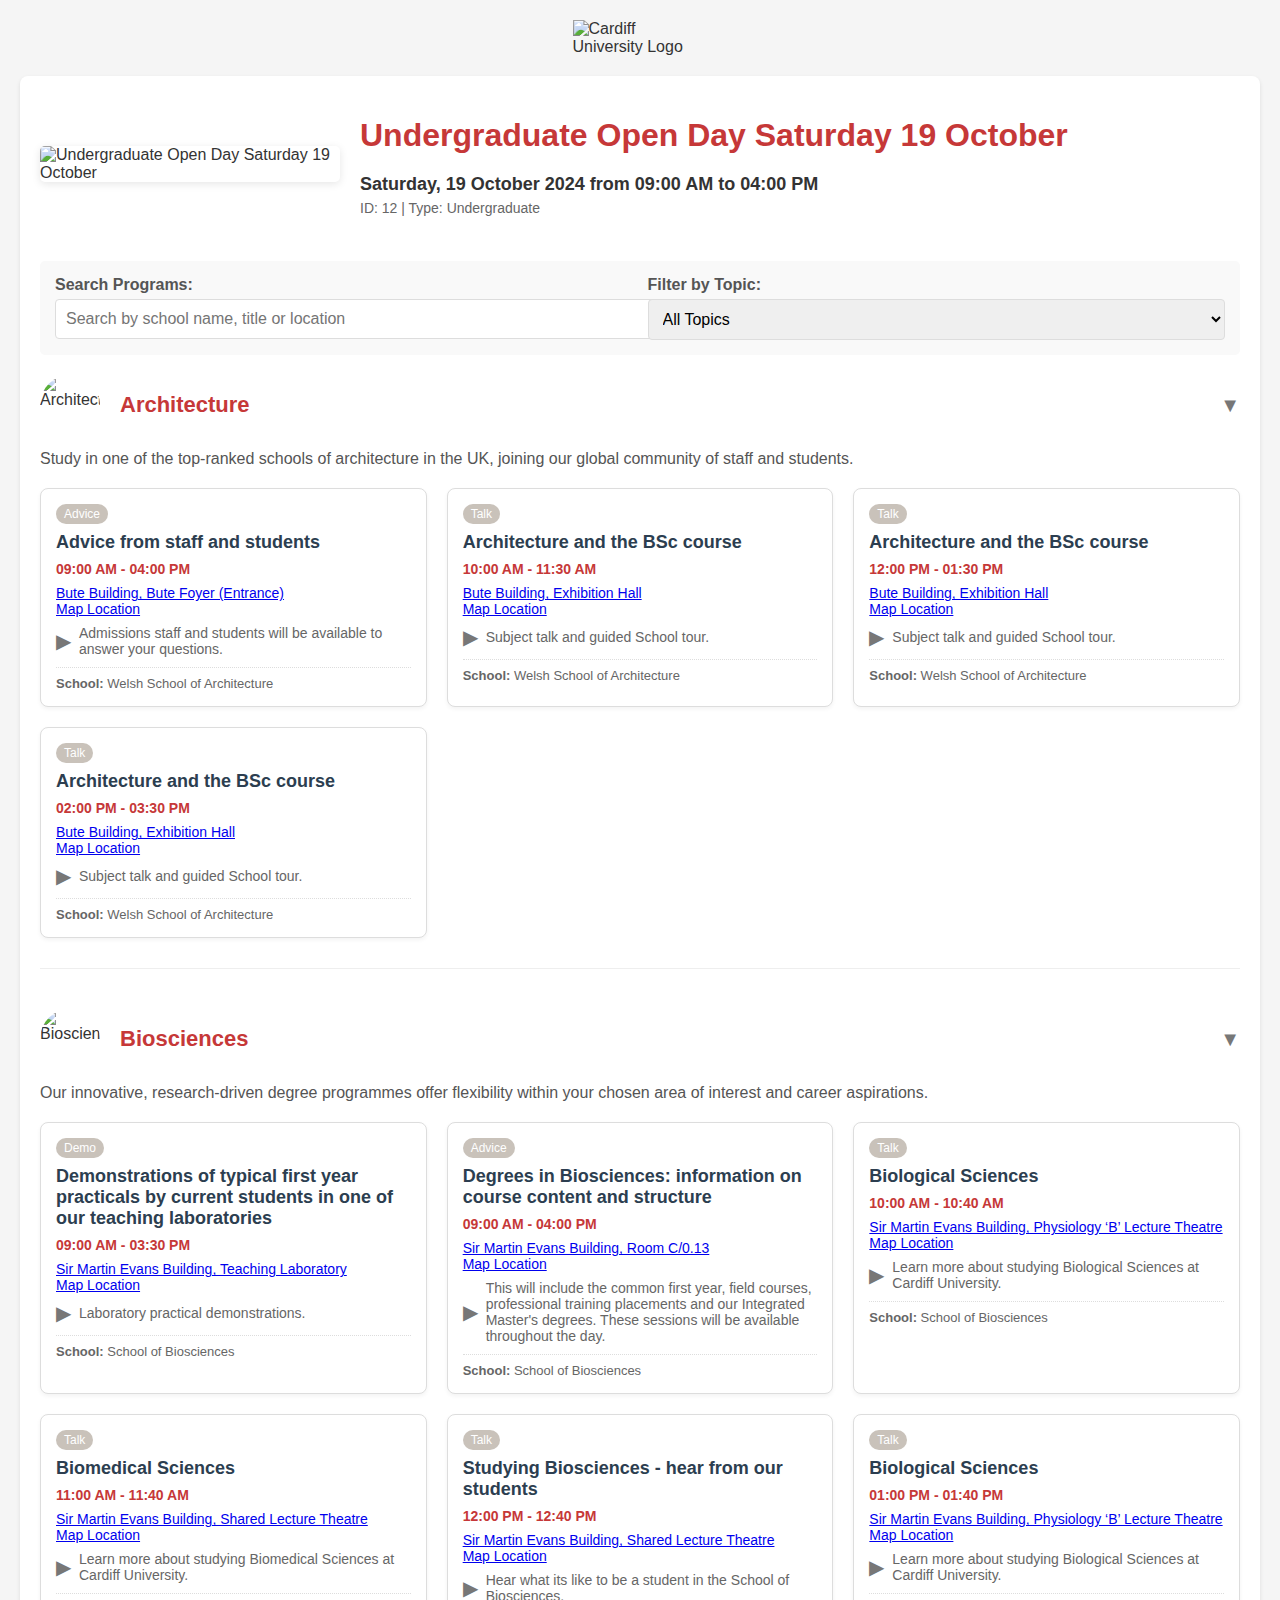
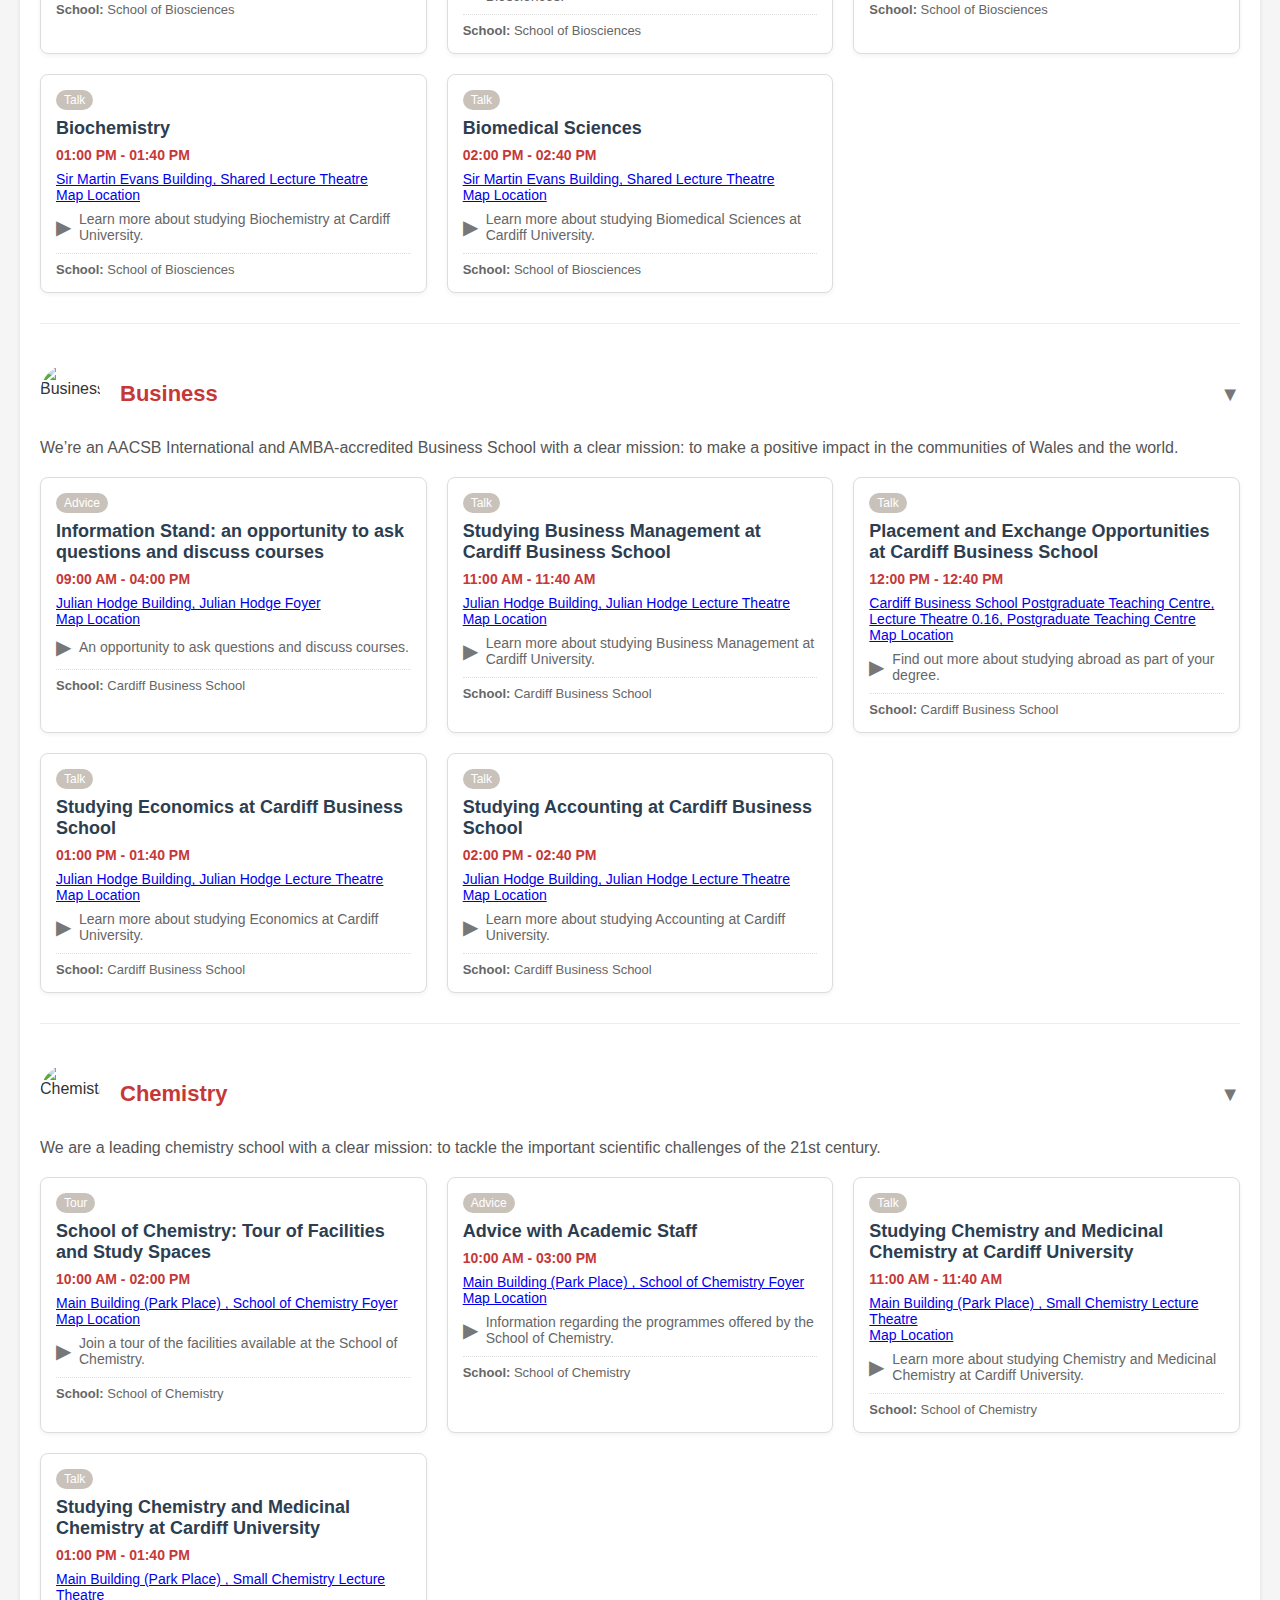
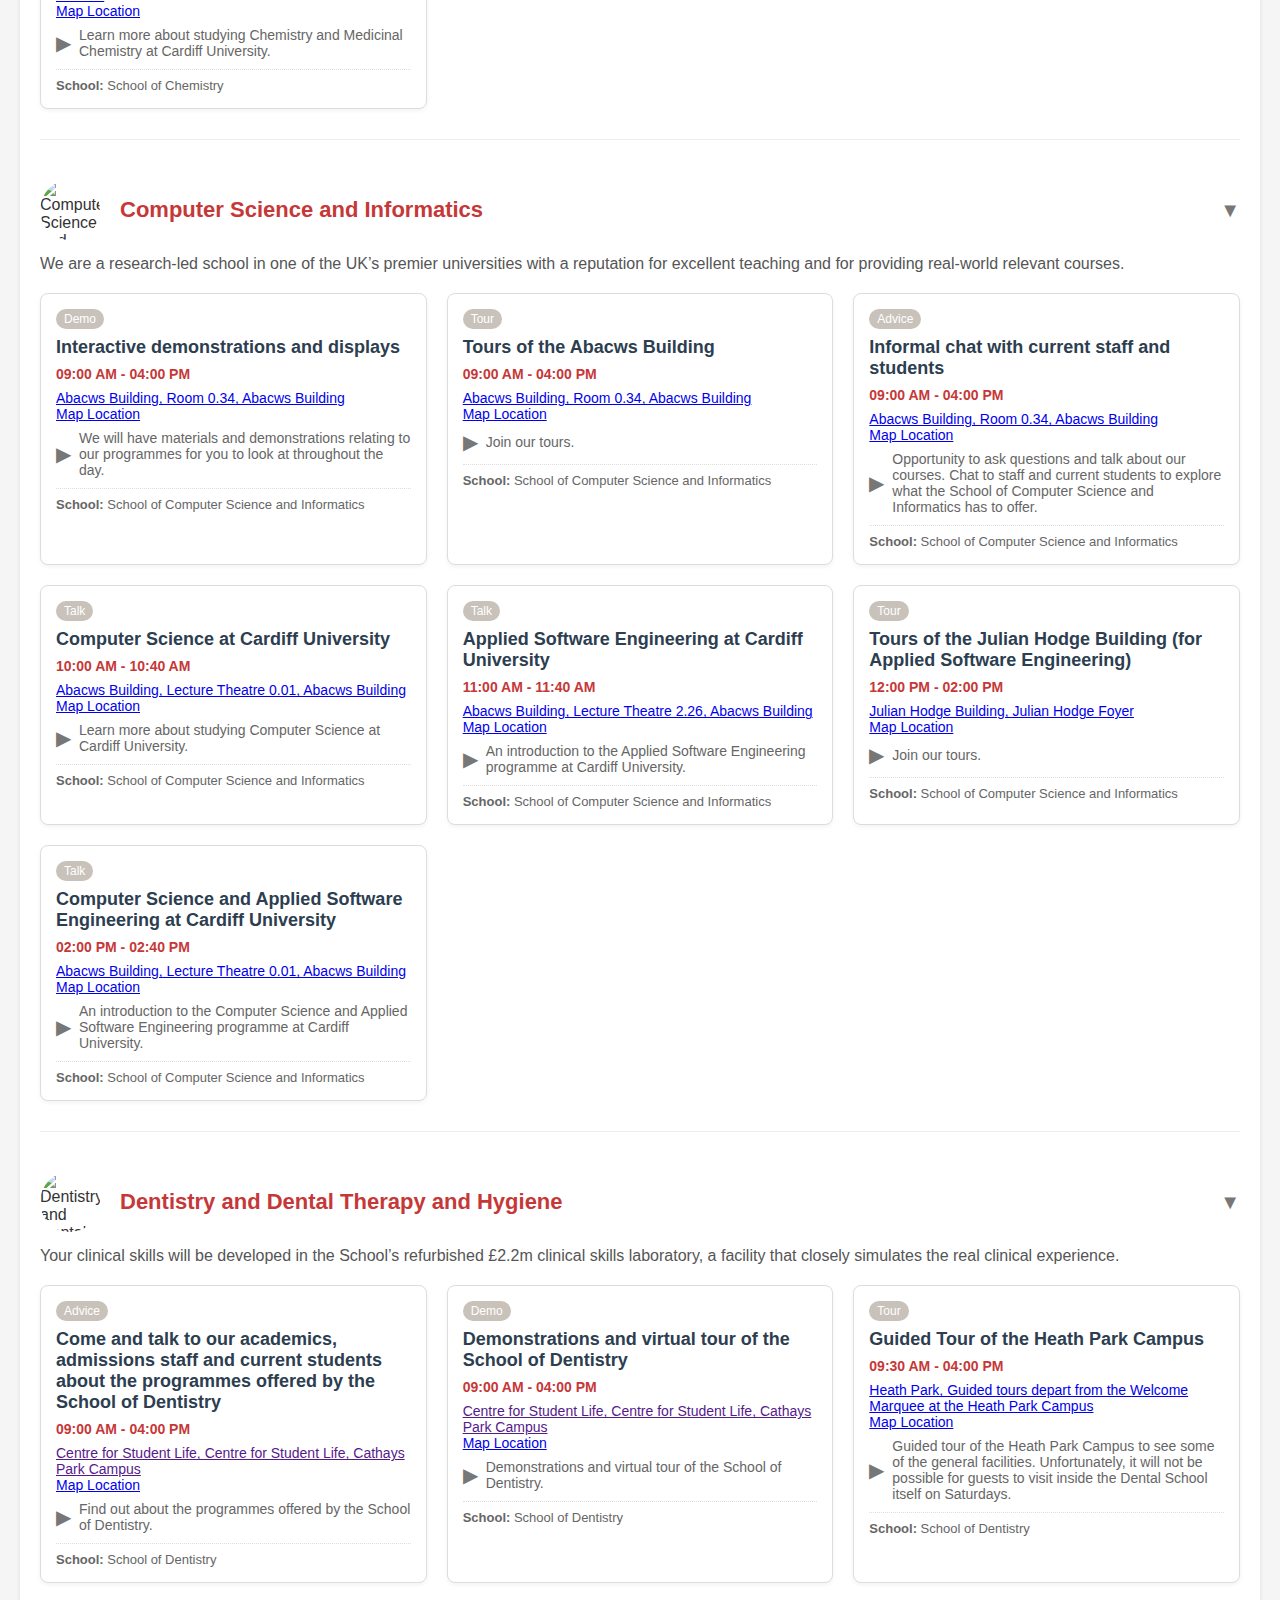
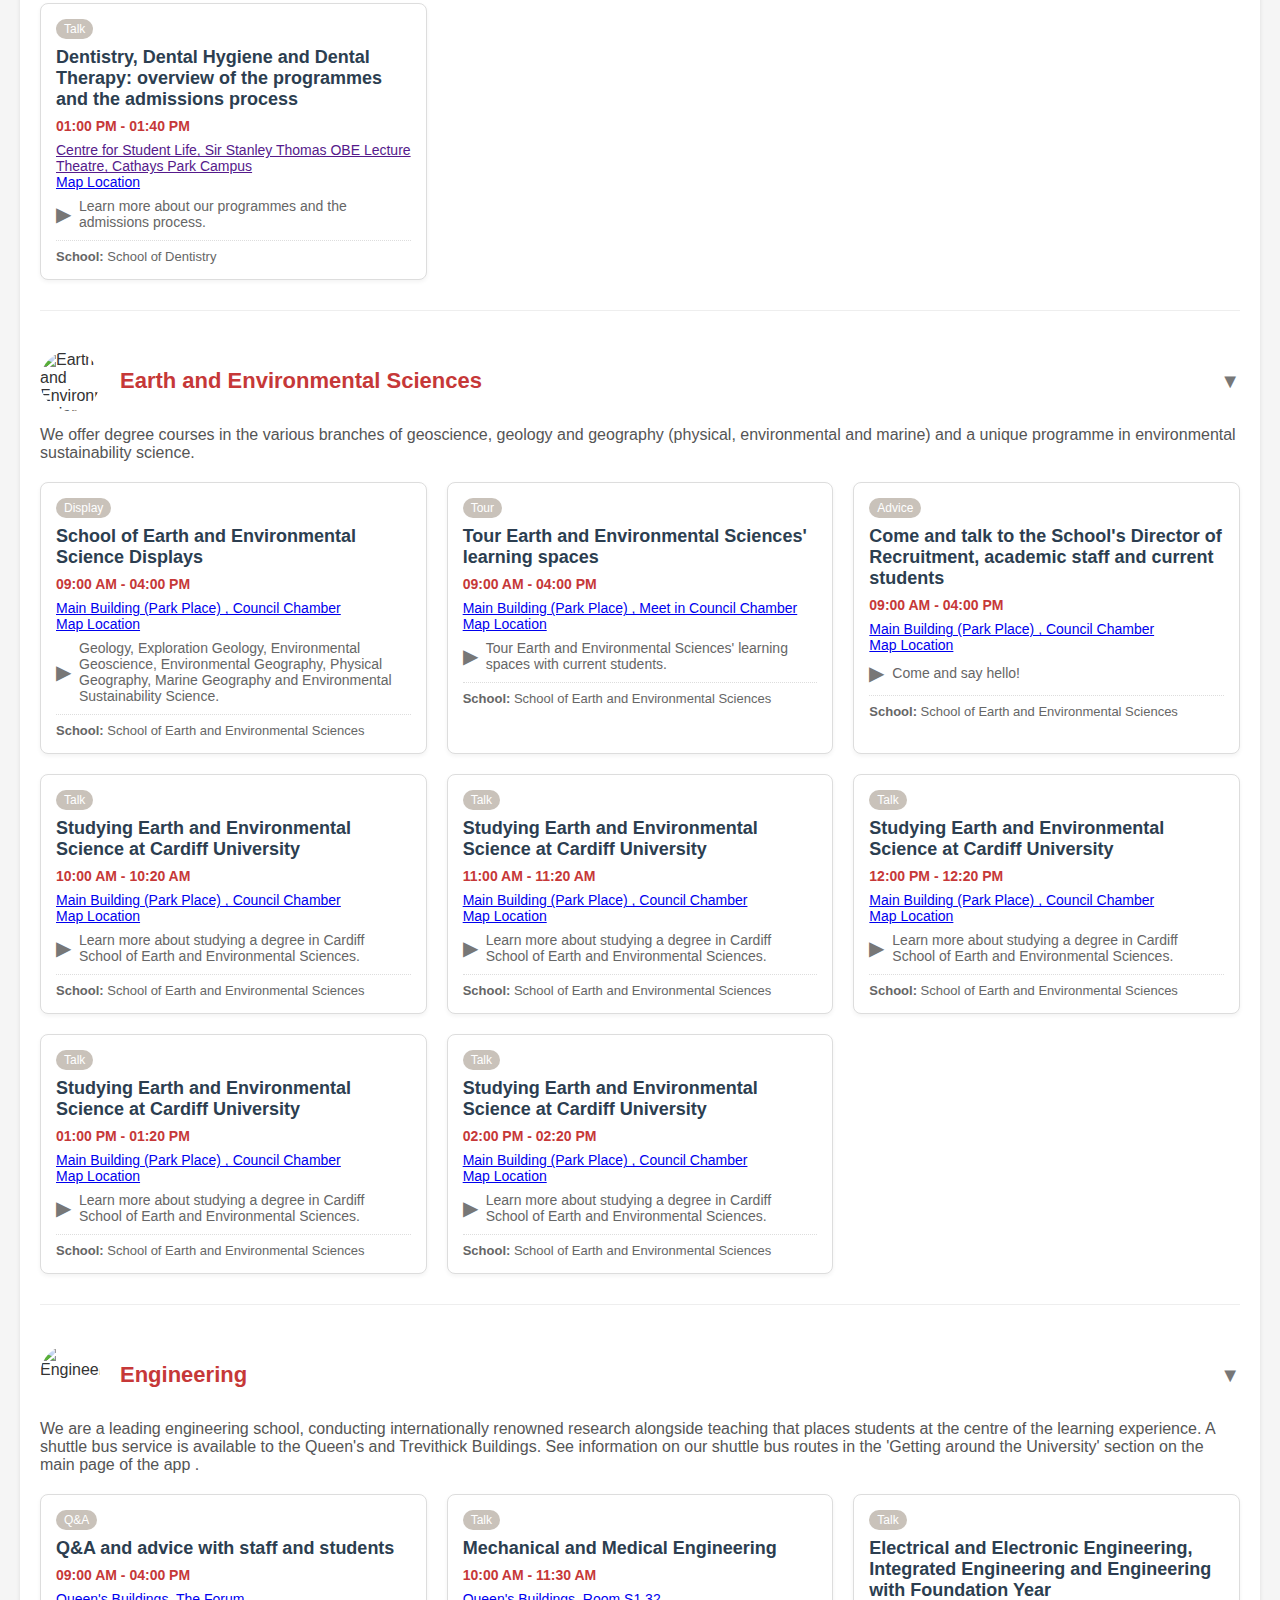
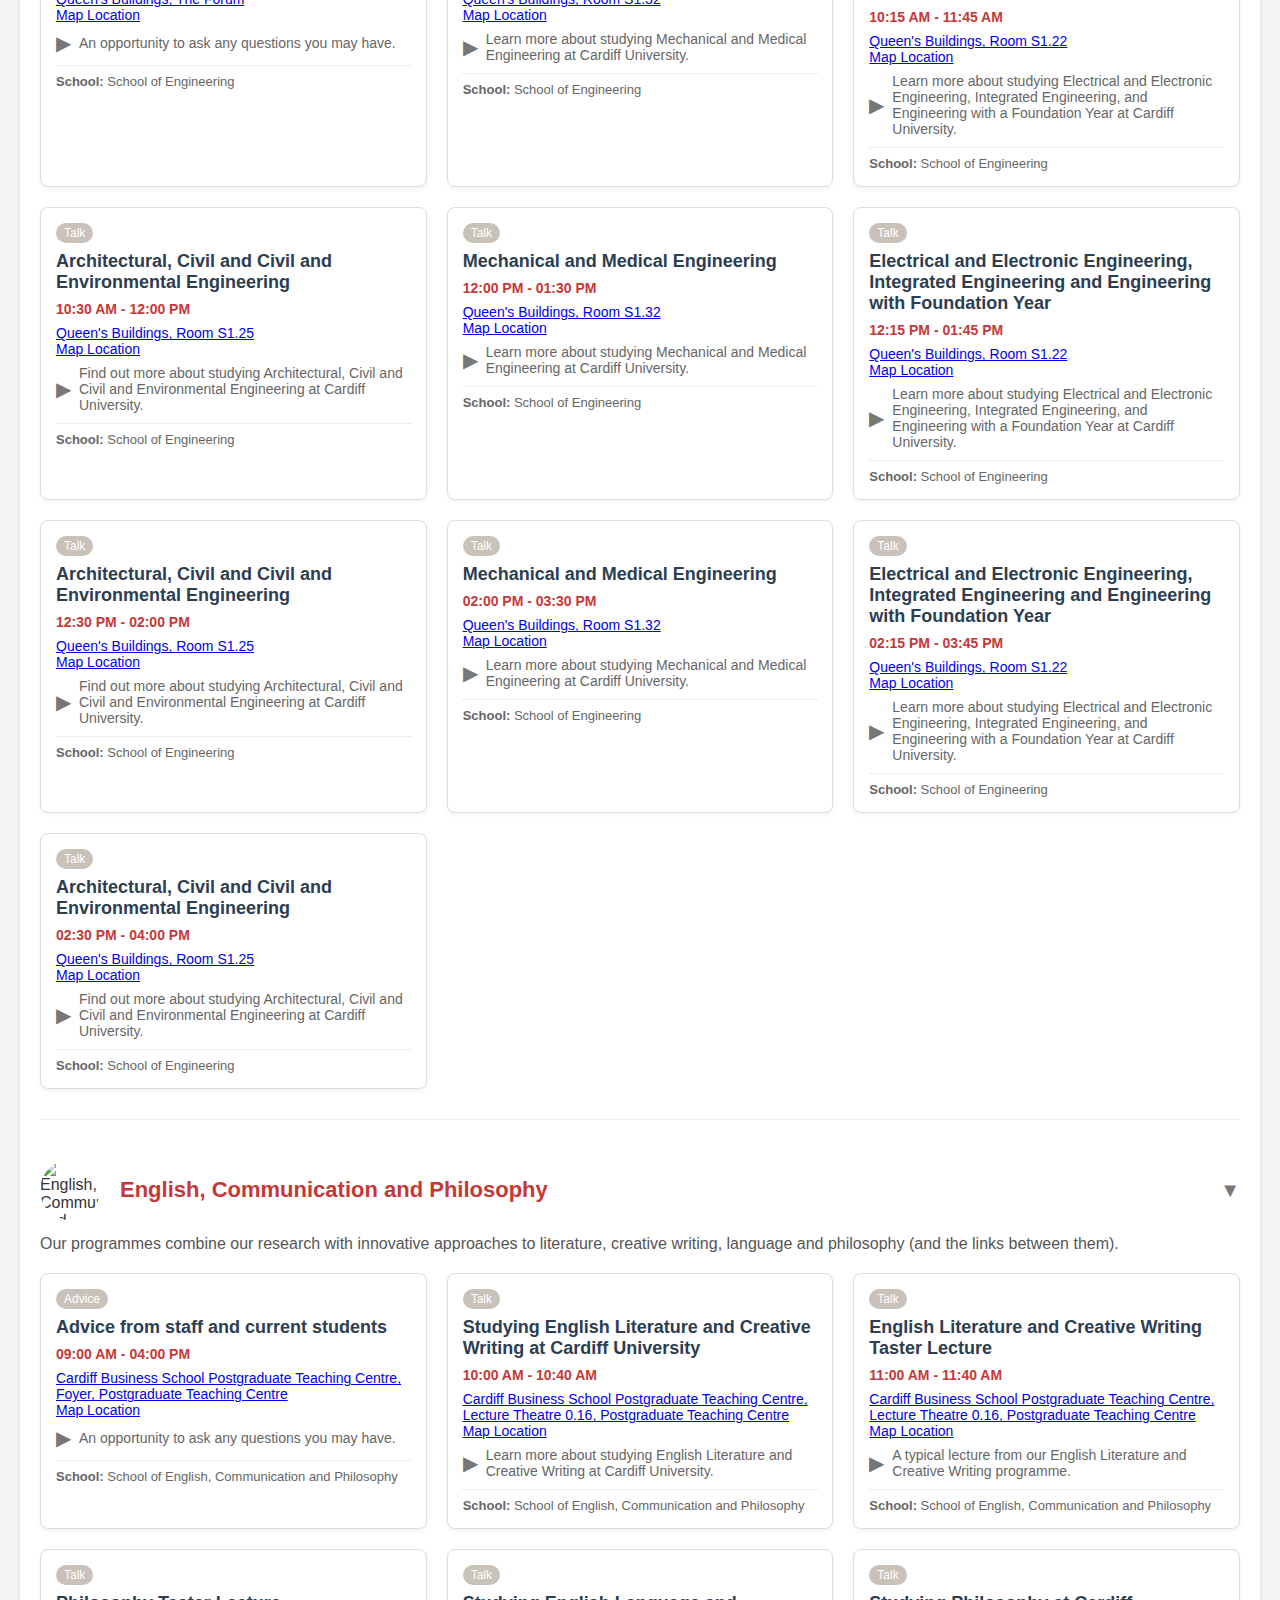
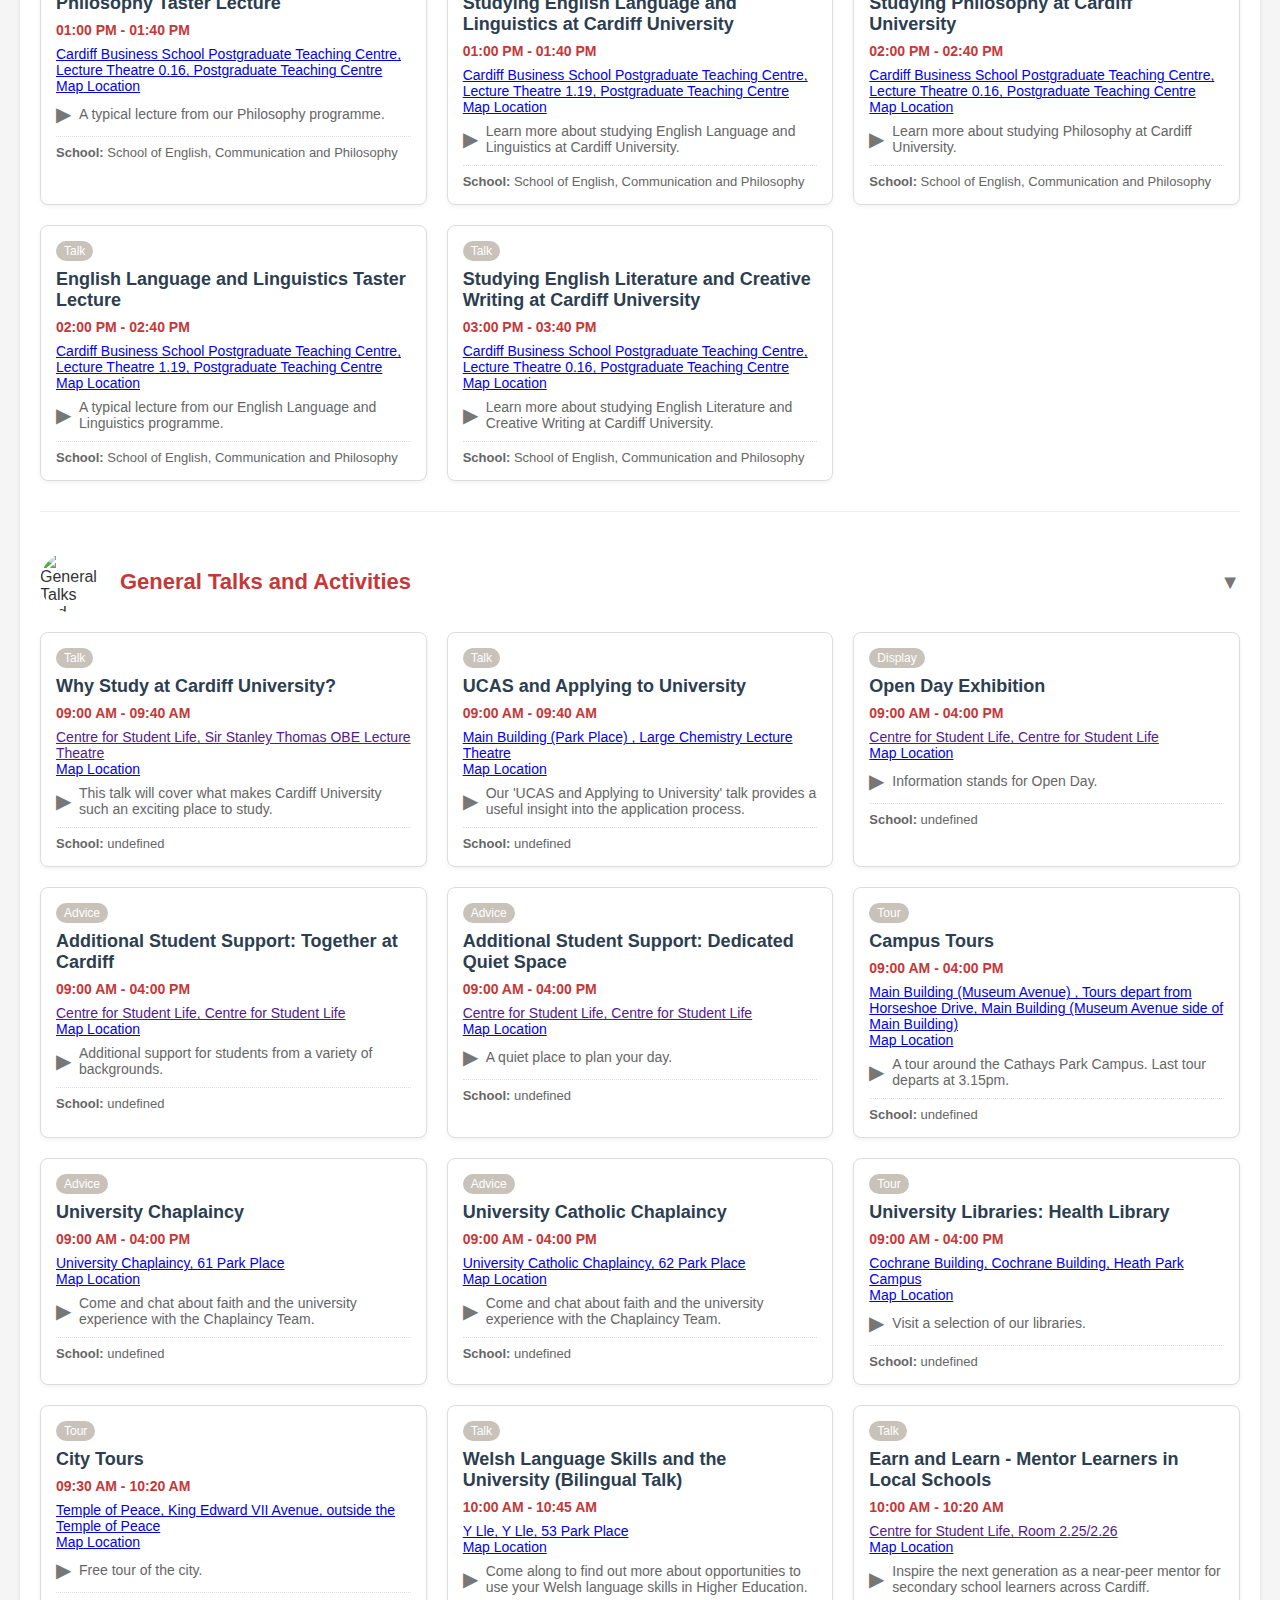
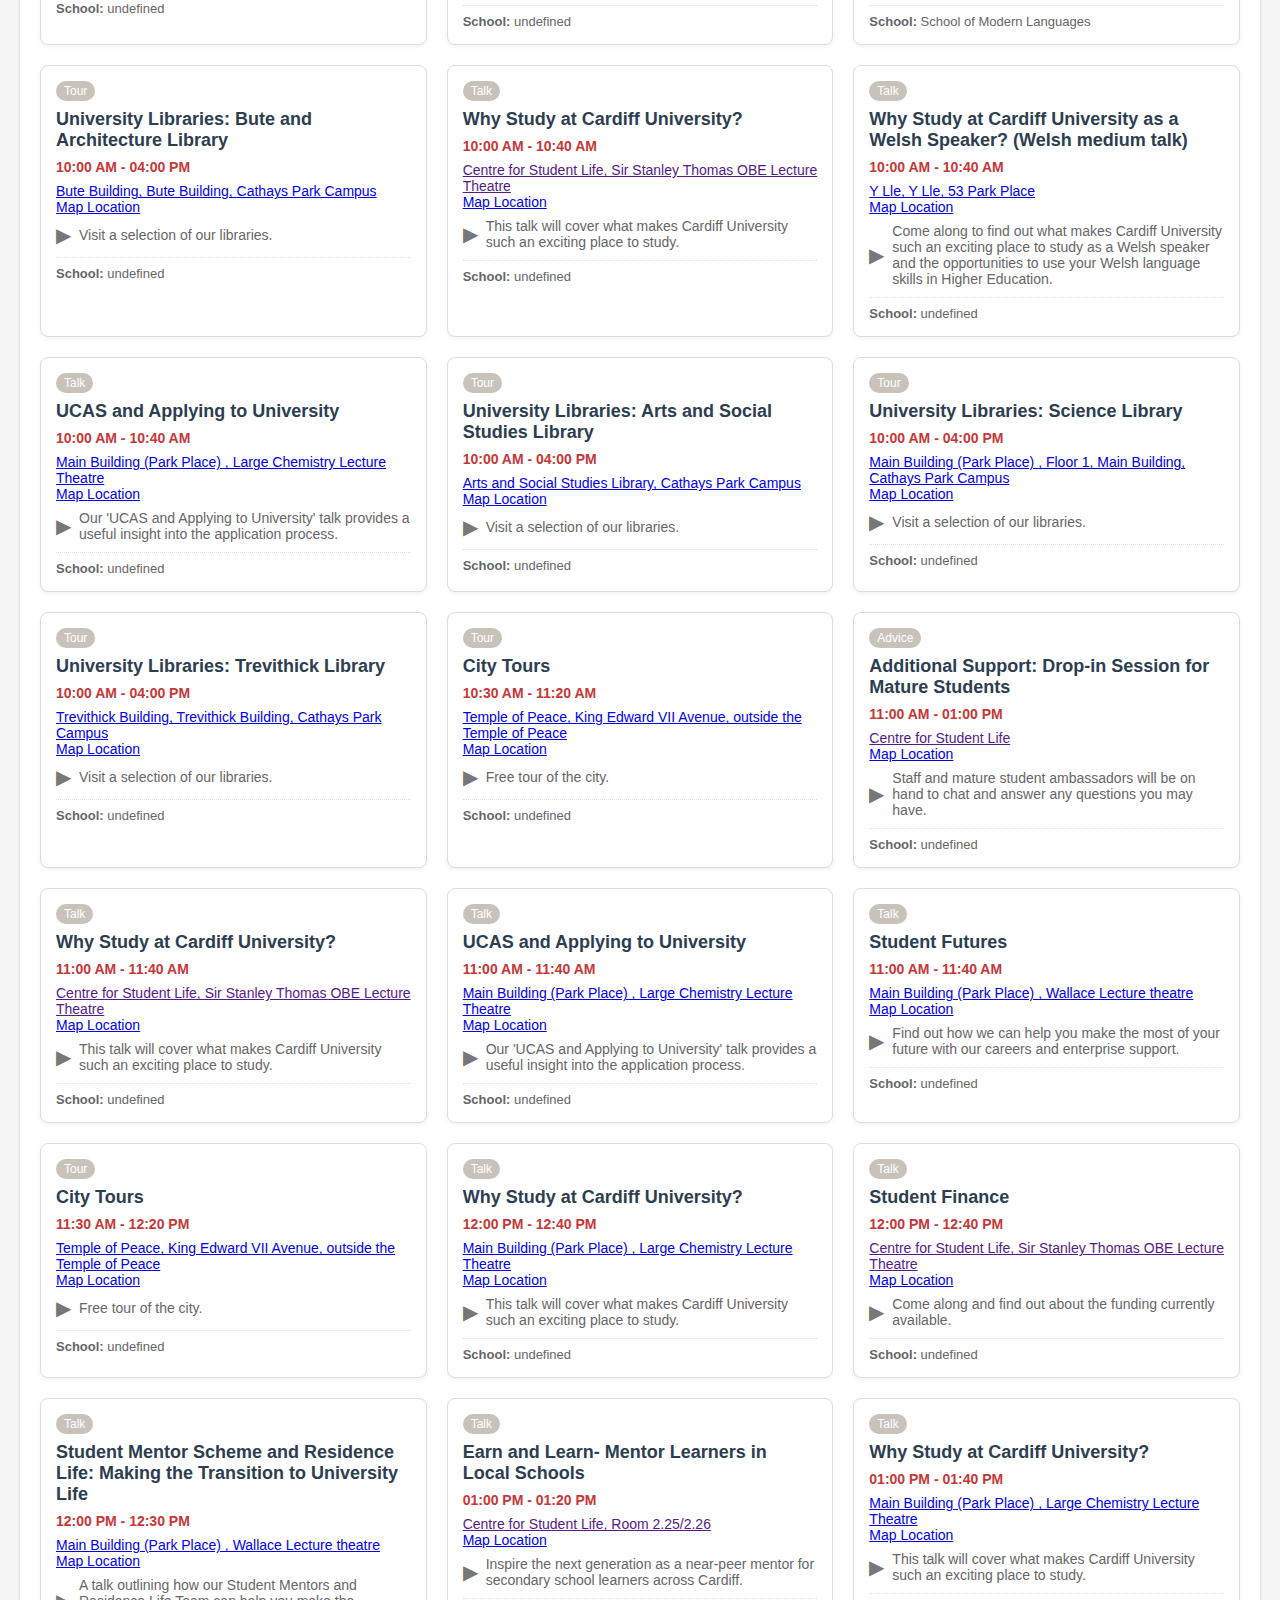
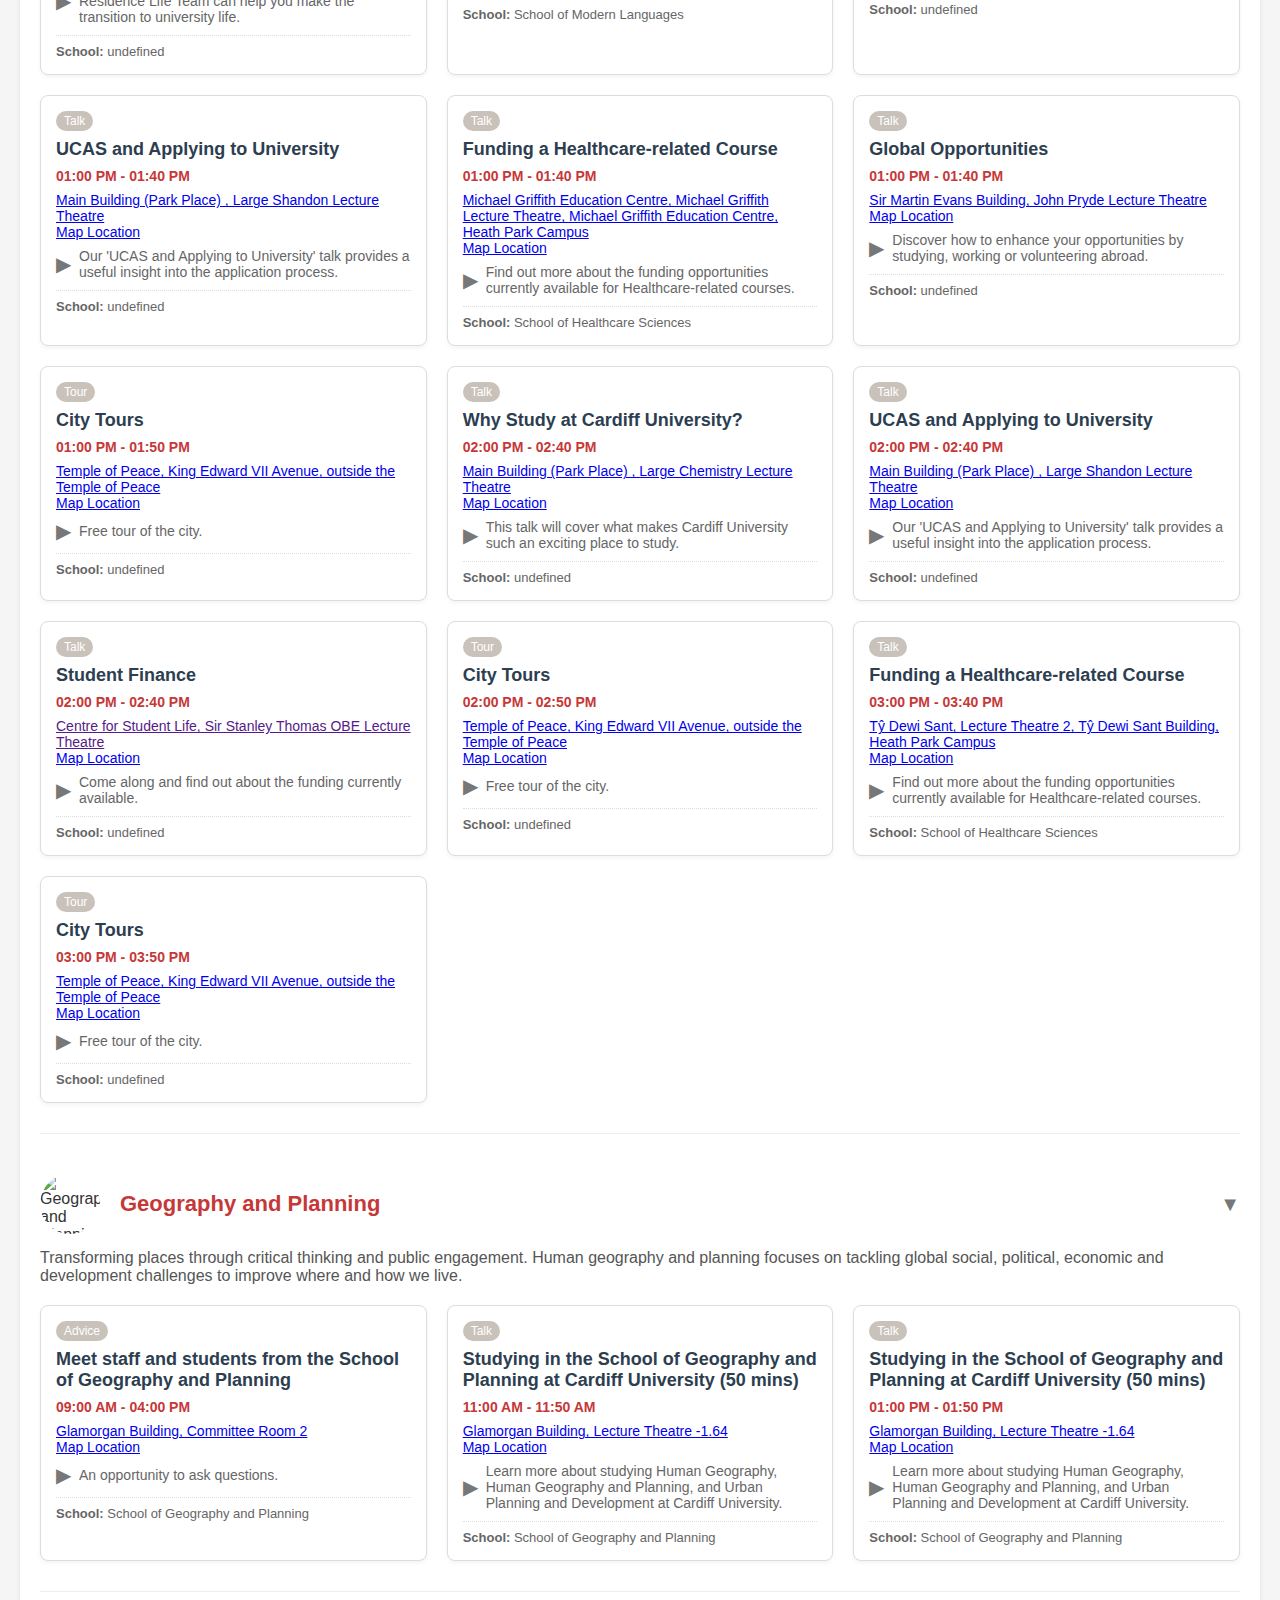
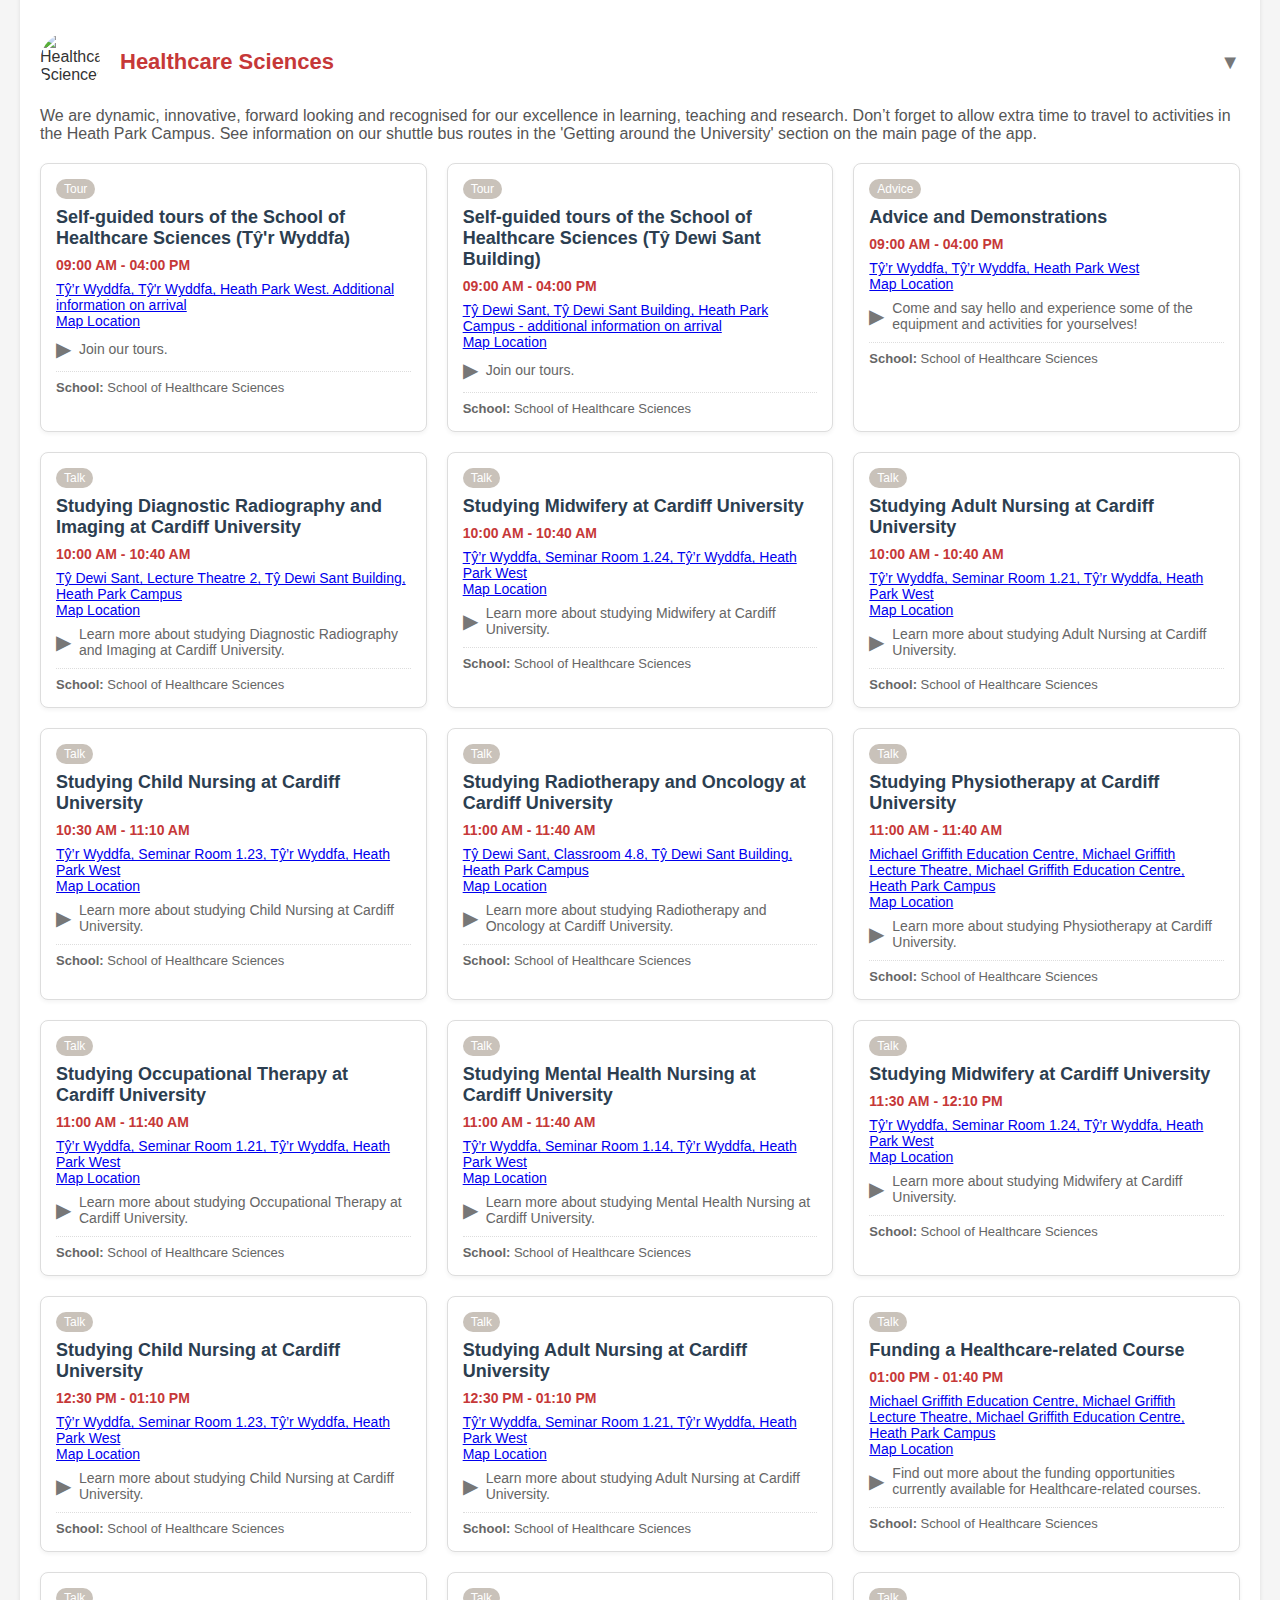
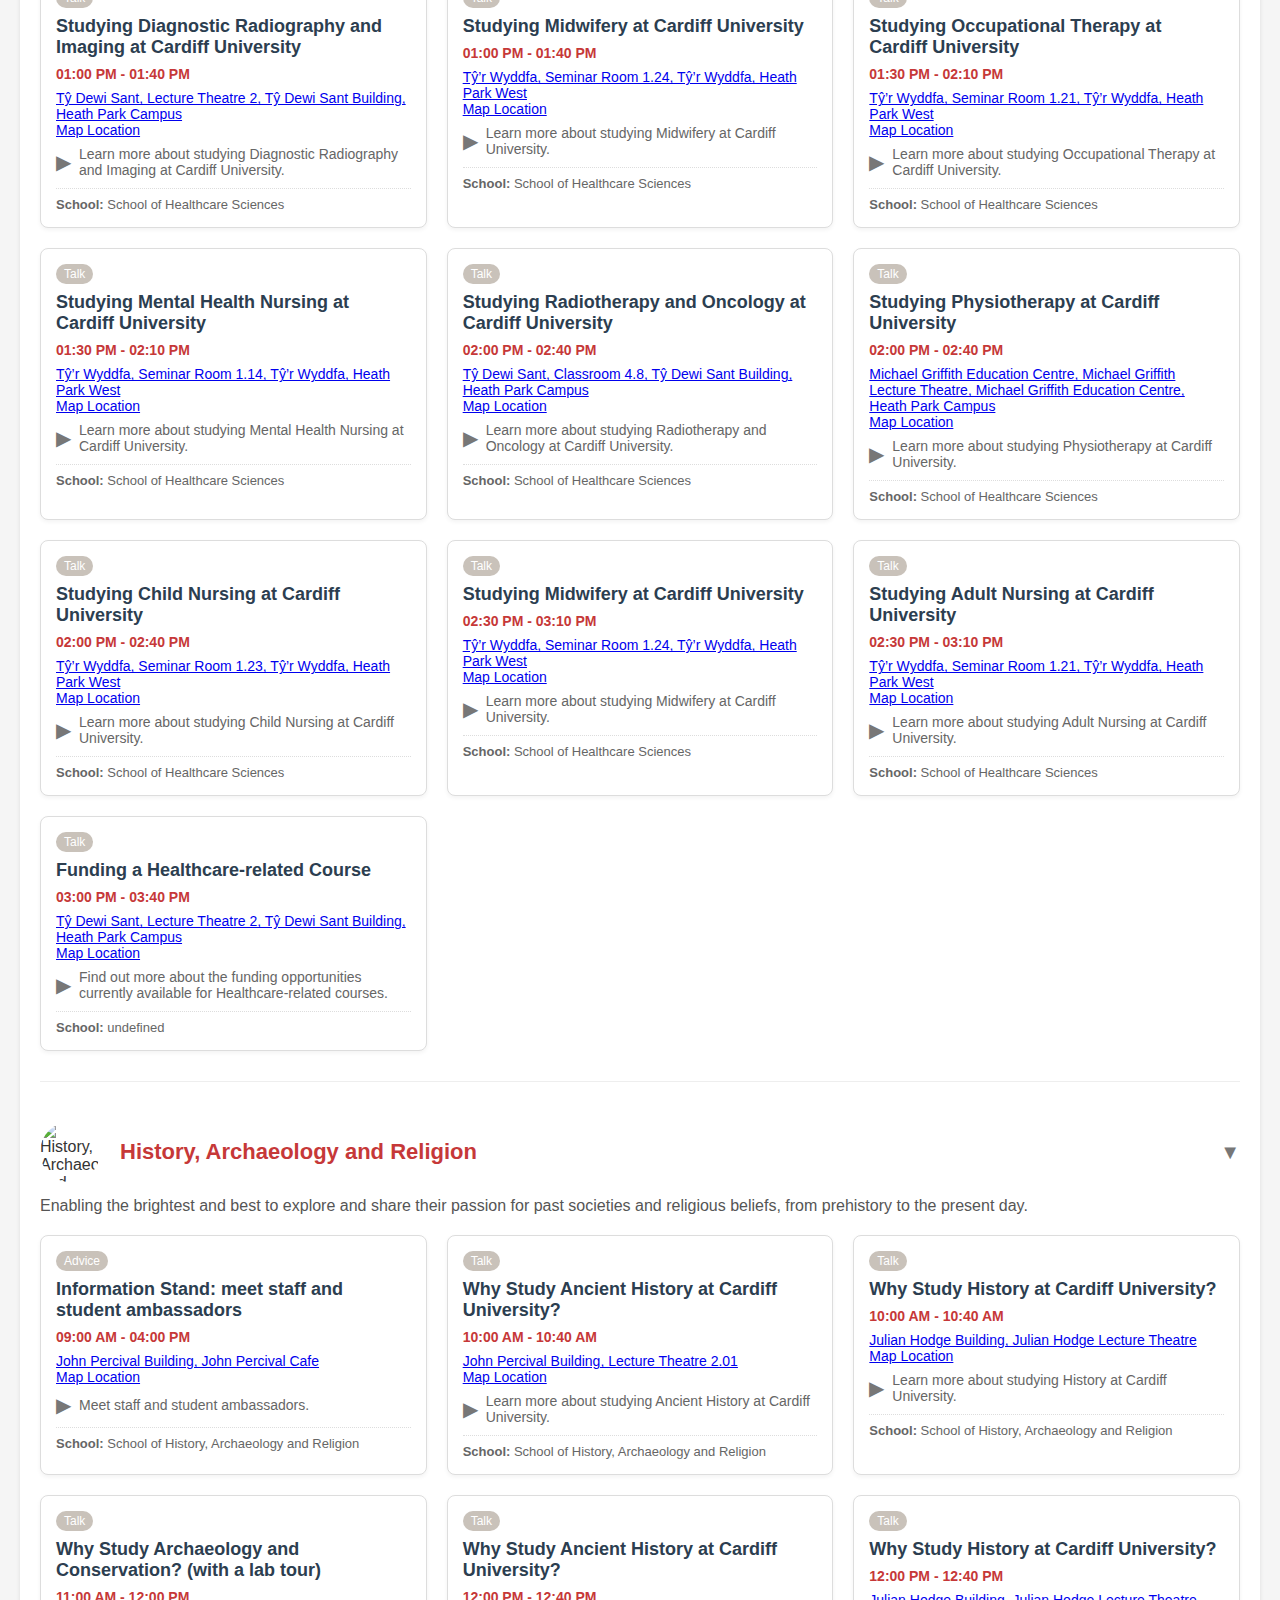
==== OpenDay.html @ b5d3b48c "Added all the files and the exercise I've done so far" ====
<!DOCTYPE html>
<html lang="en">
  <head>
    <!-- Head contains meta, styles and title -->
    <meta charset="UTF-8" />
    <meta name="viewport" content="width=device-width, initial-scale=1.0" />
    <title>Cardiff University Open Day Information</title>
    <link rel="stylesheet" href="OpenDay.css" />
  </head>
  <body>
    <!-- Body begins: branding, controls, and content -->
    <!-- Cardiff University Branding -->
    <header
      class="branding"
      style="
        display: flex;
        justify-content: center;
        align-items: center;
        margin-bottom: 20px;
      "
    >
      <img
        src="https://upload.wikimedia.org/wikipedia/commons/thumb/e/ef/Cardiff_University_%28logo%29.svg/2131px-Cardiff_University_%28logo%29.svg.png"
        alt="Cardiff University Logo"
        class="logo"
        style="max-width: 135px; height: auto"
      />
    </header>

    <!-- Optional loading animation -->
    <div id="loading" class="loading-overlay hidden">
      <div class="spinner"></div>
      <!-- Spinner shown while loading JSON + JS -->
    </div>
    <div class="container">
      <!-- Main container wraps header, controls and topics -->
      <!-- Dynamic header section populated by JS -->
      <div id="event-header" class="event-header"></div>

      <!-- Search and filter controls -->
      <div class="controls">
        <div class="search-container">
          <label for="search">Search Programs:</label>
          <input
            type="text"
            id="search"
            placeholder="Search by school name, title or location"
          />
        </div>

        <div class="filter-container">
          <label for="filter-topic">Filter by Topic:</label>
          <select id="filter-topic">
            <option value="all">All Topics</option>
            <!-- Topics will be populated here dynamically -->
          </select>
        </div>
      </div>

      <!-- All topic and program data displayed here -->
      <div id="topics-container" class="topics-container"></div>
    </div>

    <!-- Load JSON and JS after page content -->
    <script>
      // Show loading animation until data is processed
      document.getElementById("loading").classList.remove("hidden");
      window.addEventListener("load", () => {
        setTimeout(
          () => document.getElementById("loading").classList.add("hidden"),
          800
        );
      });
    </script>
    <script src="OpenDay-Data.js"></script>
    <script src="OpenDay-Loading.js"></script>
  </body>
</html>
---- OpenDay.css ----
body {
  font-family: "Segoe UI", Tahoma, Geneva, Verdana, sans-serif;
  margin: 0;
  padding: 20px;
  background-color: #f5f5f5;
  color: #333;
}
.container {
  max-width: 1200px;
  margin: 0 auto;
  background-color: white;
  padding: 20px;
  border-radius: 8px;
  box-shadow: 0 2px 4px rgba(0, 0, 0, 0.1);
}
h1,
h2 {
  color: #c63838; /* Cardiff University red */
  margin-bottom: 20px;
}
.event-header {
  display: flex;
  align-items: center;
  gap: 20px;
  margin-bottom: 30px;
}
.event-header img {
  max-width: 300px;
  border-radius: 5px;
  box-shadow: 0 2px 8px rgba(0, 0, 0, 0.1);
}
.event-header-info {
  flex: 1;
}
.event-meta {
  color: #666;
  font-size: 14px;
  margin-bottom: 15px;
}
.event-date {
  font-weight: bold;
  font-size: 18px;
  color: #333;
  margin-bottom: 5px;
}
.controls {
  display: flex;
  flex-wrap: wrap;
  gap: 15px;
  margin-bottom: 20px;
  padding: 15px;
  background-color: #f9f9f9;
  border-radius: 5px;
}
.search-container,
.filter-container,
.sort-container {
  flex: 1;
  min-width: 200px;
}
input,
select {
  width: 100%;
  padding: 10px;
  border: 1px solid #ddd;
  border-radius: 4px;
  font-size: 16px;
}
label {
  display: block;
  margin-bottom: 5px;
  font-weight: bold;
  color: #555;
}
.topics-container {
  margin-bottom: 30px;
}
.topic {
  margin-bottom: 40px;
  border-bottom: 1px solid #eee;
  padding-bottom: 30px;
}
.topic-header {
  display: flex;
  align-items: center;
  gap: 20px;
  margin-bottom: 15px;
  cursor: pointer;
}
.topic-header img {
  width: 60px;
  height: 60px;
  border-radius: 50%;
  object-fit: cover;
}
.topic-title {
  font-size: 22px;
  font-weight: bold;
  color: #c63838;
}
.topic-description {
  margin-bottom: 20px;
  color: #555;
  font-size: 16px;
}
.programs-container {
  display: grid;
  grid-template-columns: repeat(auto-fill, minmax(300px, 1fr));
  gap: 20px;
}
.program-card {
  border: 1px solid #ddd;
  border-radius: 8px;
  padding: 15px;
  background-color: white;
  box-shadow: 0 2px 4px rgba(0, 0, 0, 0.05);
  transition: transform 0.2s, box-shadow 0.2s;
}
.program-card:hover {
  transform: translateY(-3px);
  box-shadow: 0 4px 8px rgba(0, 0, 0, 0.1);
}
.program-type {
  display: inline-block;
  padding: 3px 8px;
  font-size: 12px;
  border-radius: 12px;
  margin-bottom: 8px;
}
.program-title {
  font-size: 18px;
  font-weight: bold;
  margin-bottom: 8px;
  color: #2c3e50;
}
.program-time,
.program-location,
.program-description {
  margin-bottom: 8px;
  font-size: 14px;
}
.program-description {
  color: #666;
  display: flex;
  gap: 8px;
}
.program-time {
  color: #c63838;
  font-weight: bold;
}
.program-location {
  color: #3498db;
}
.no-programs {
  grid-column: 1 / -1;
  text-align: center;
  padding: 20px;
  font-style: italic;
  color: #777;
}
.location-details {
  margin-top: 10px;
  font-size: 13px;
  color: #666;
  border-top: 1px dotted #ddd;
  padding-top: 8px;
}
.collapse-toggle {
  margin-left: auto;
  font-size: 24px;
  color: #777;
  transition: transform 0.3s;
}
.collapsed .collapse-toggle {
  transform: rotate(-90deg);
}
.programs-container.hidden {
  display: none;
}
.topic-content.hidden {
  display: none;
}
@media (max-width: 768px) {
  .event-header {
    flex-direction: column;
    align-items: flex-start;
  }
  .event-header img {
    max-width: 100%;
  }
  .programs-container {
    grid-template-columns: 1fr;
  }
}

.hidden {
  display: none !important;
}

.description-header {
  display: flex;
  align-items: center;
  gap: 8px;
}

.collapse-toggle {
  flex-shrink: 0; /* Prevent shrinking */
  font-size: 20px;
  color: #777;
}

.short-description {
  flex: 1; /* Allow text to take remaining space */
  word-break: break-word;
}
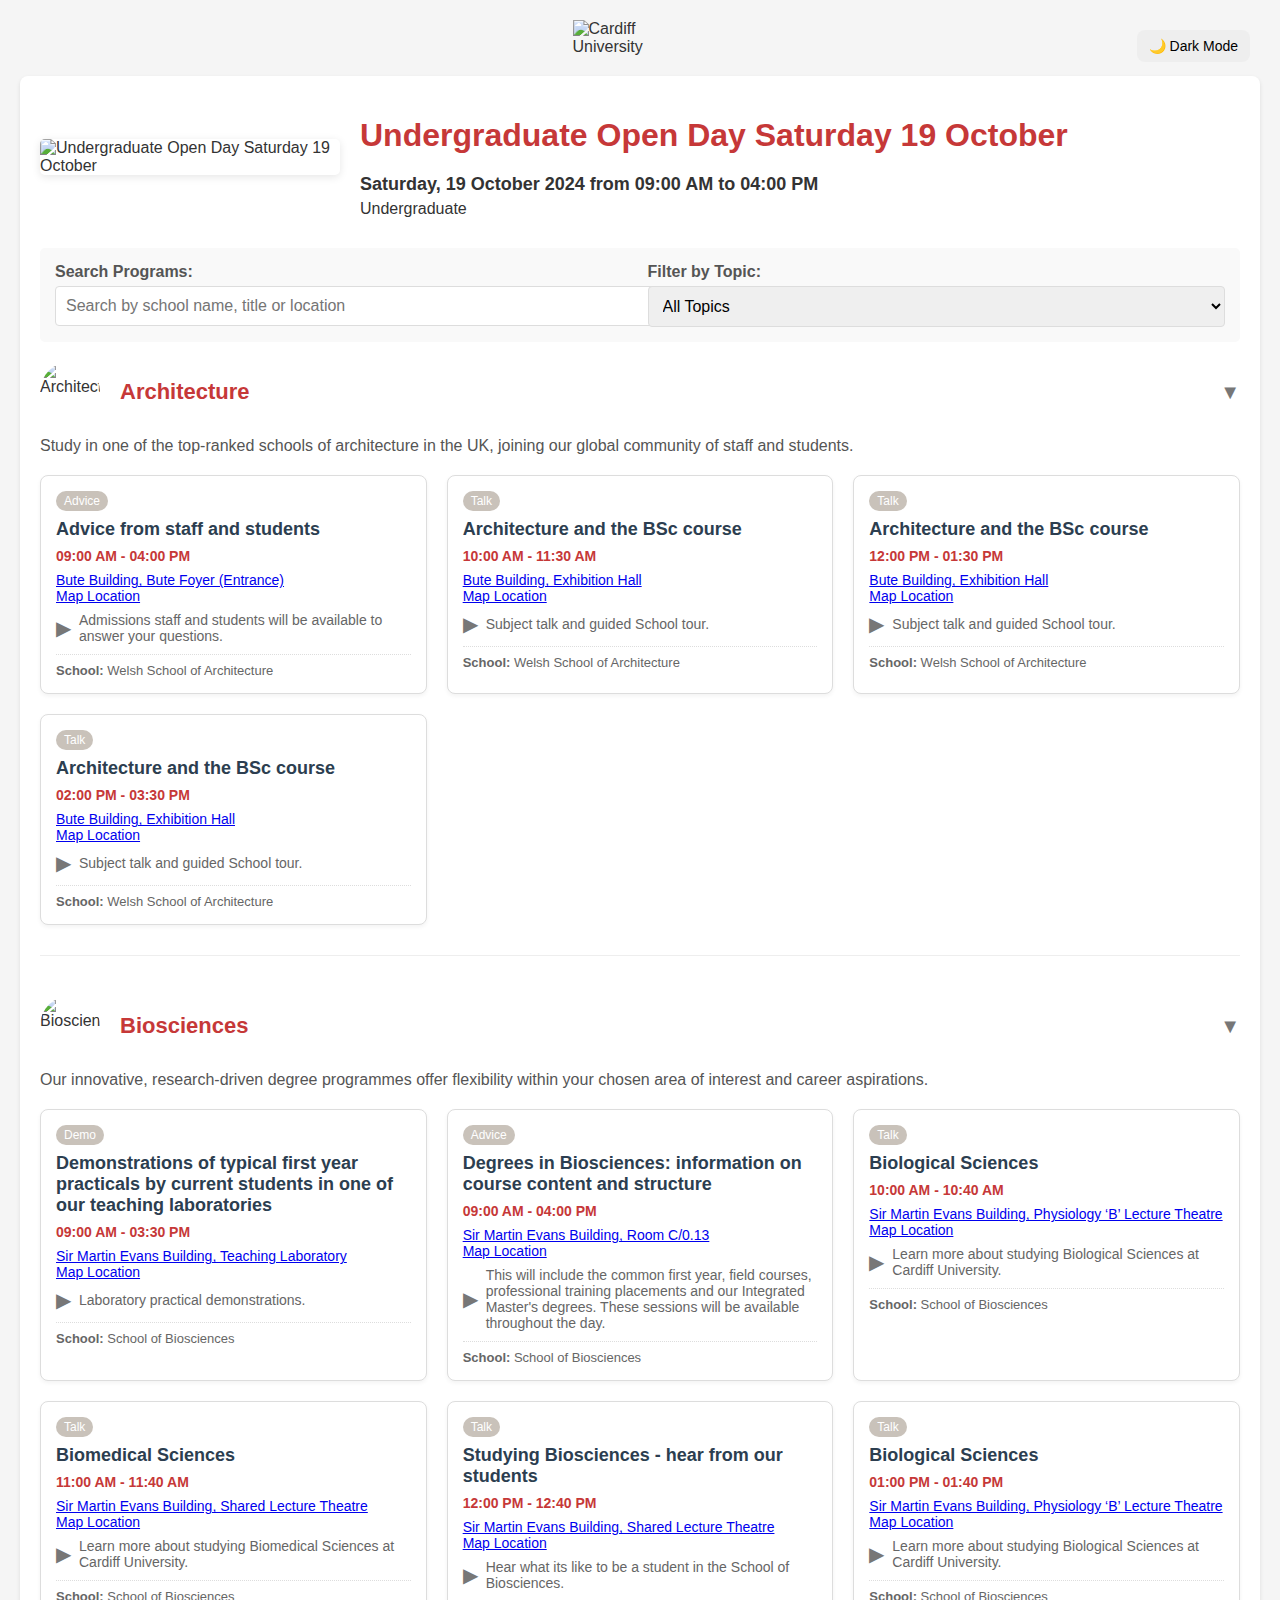
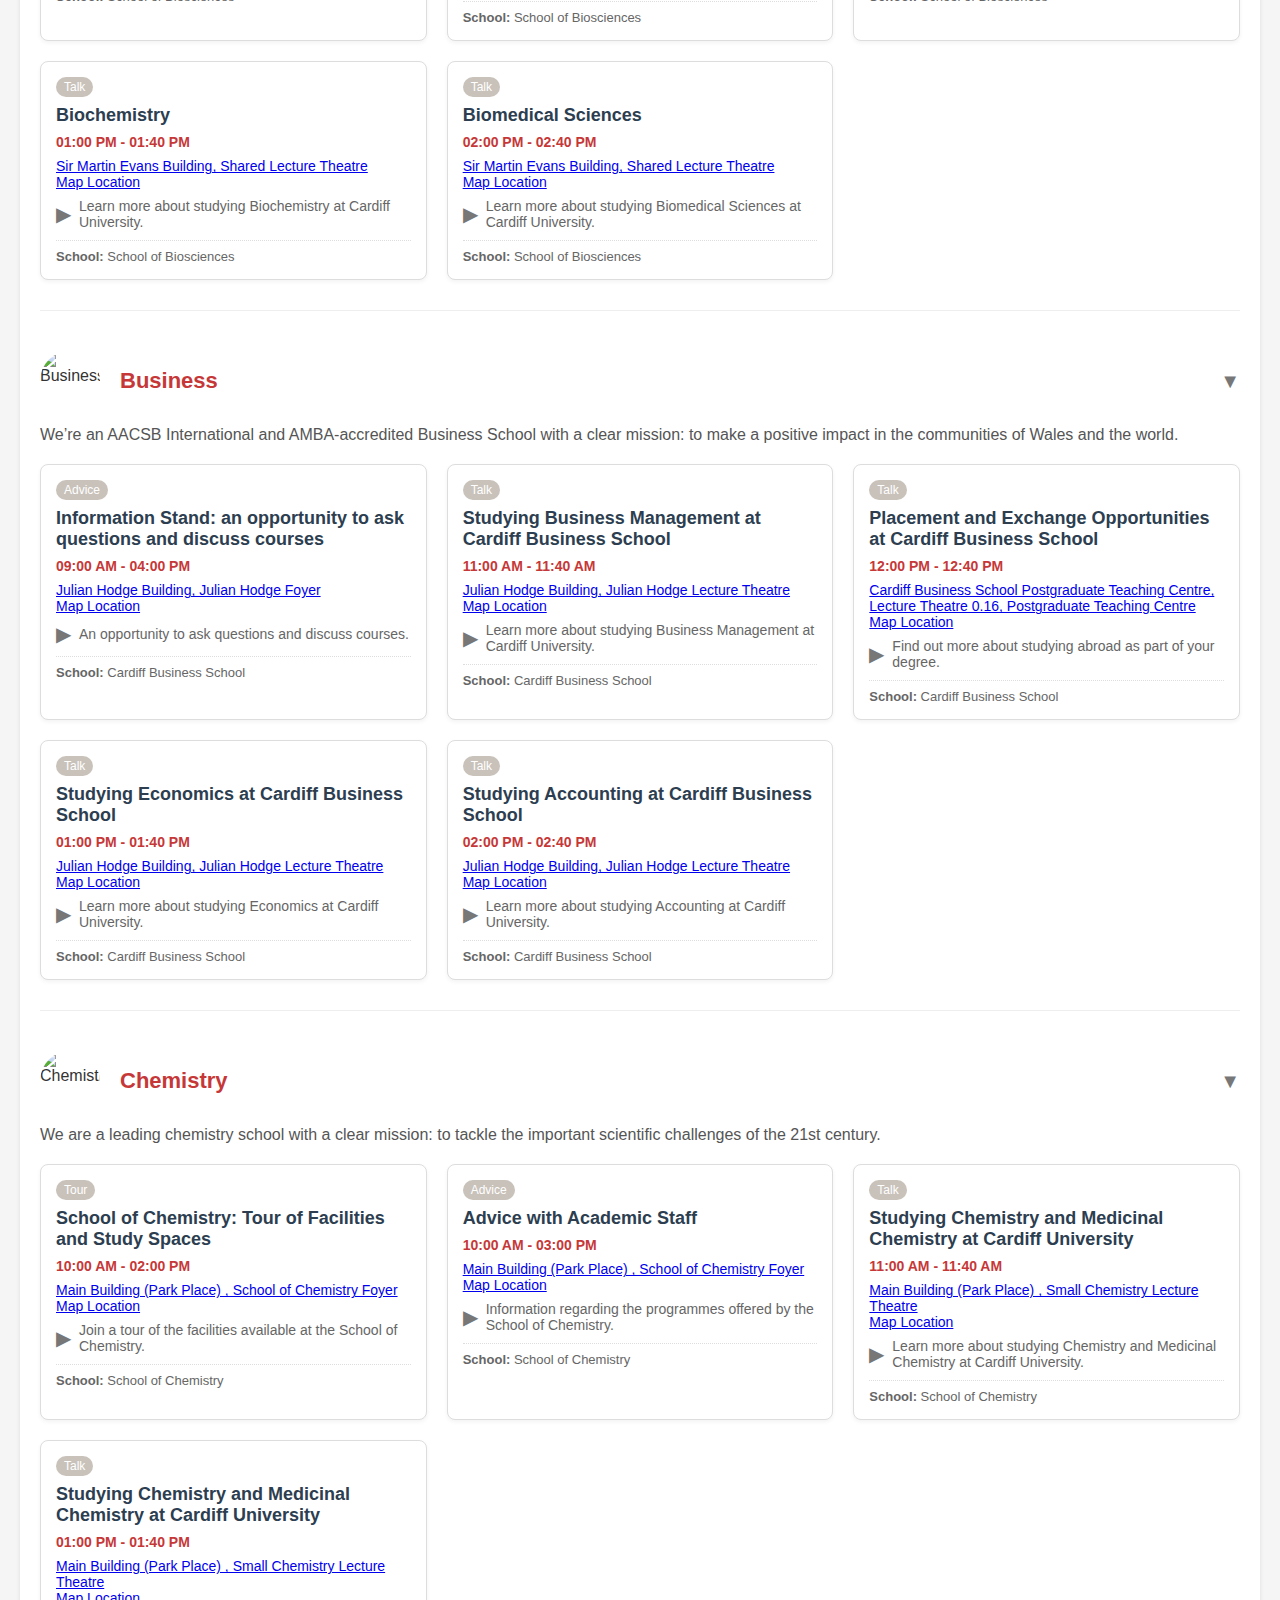
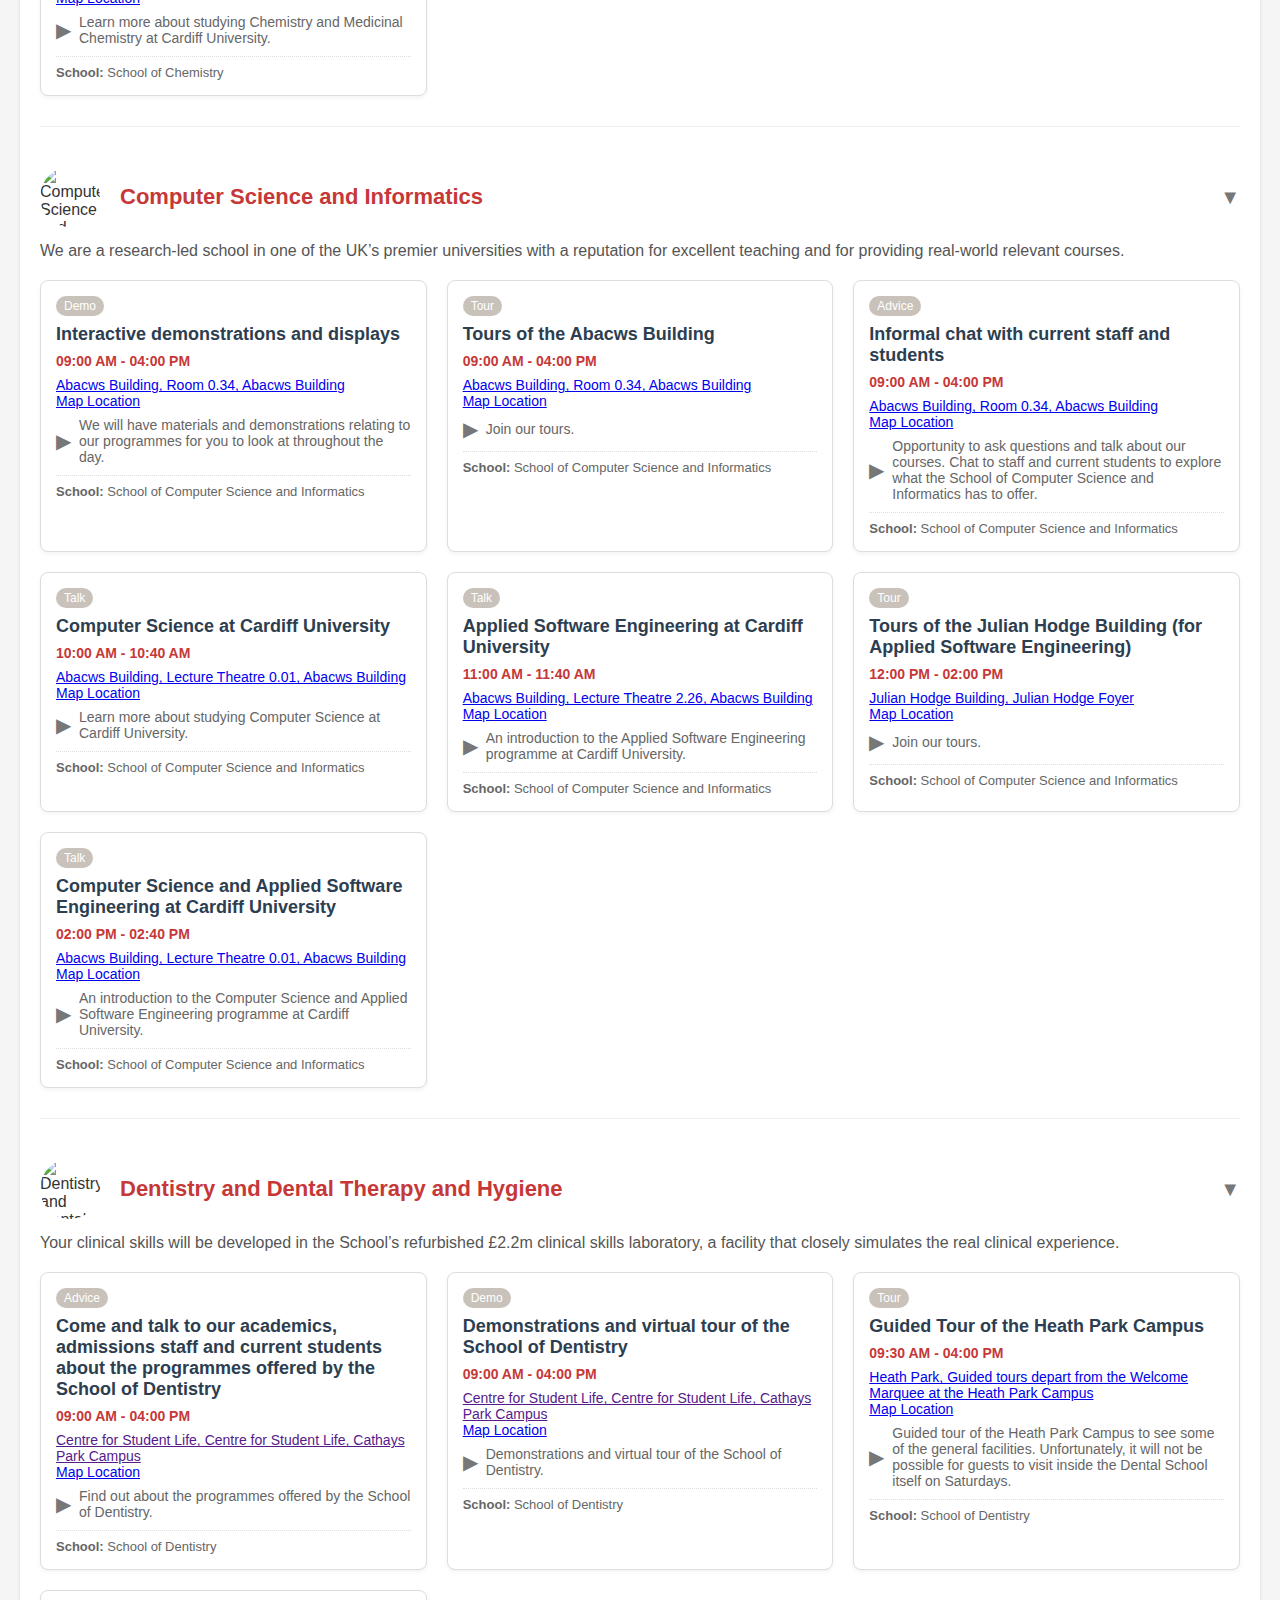
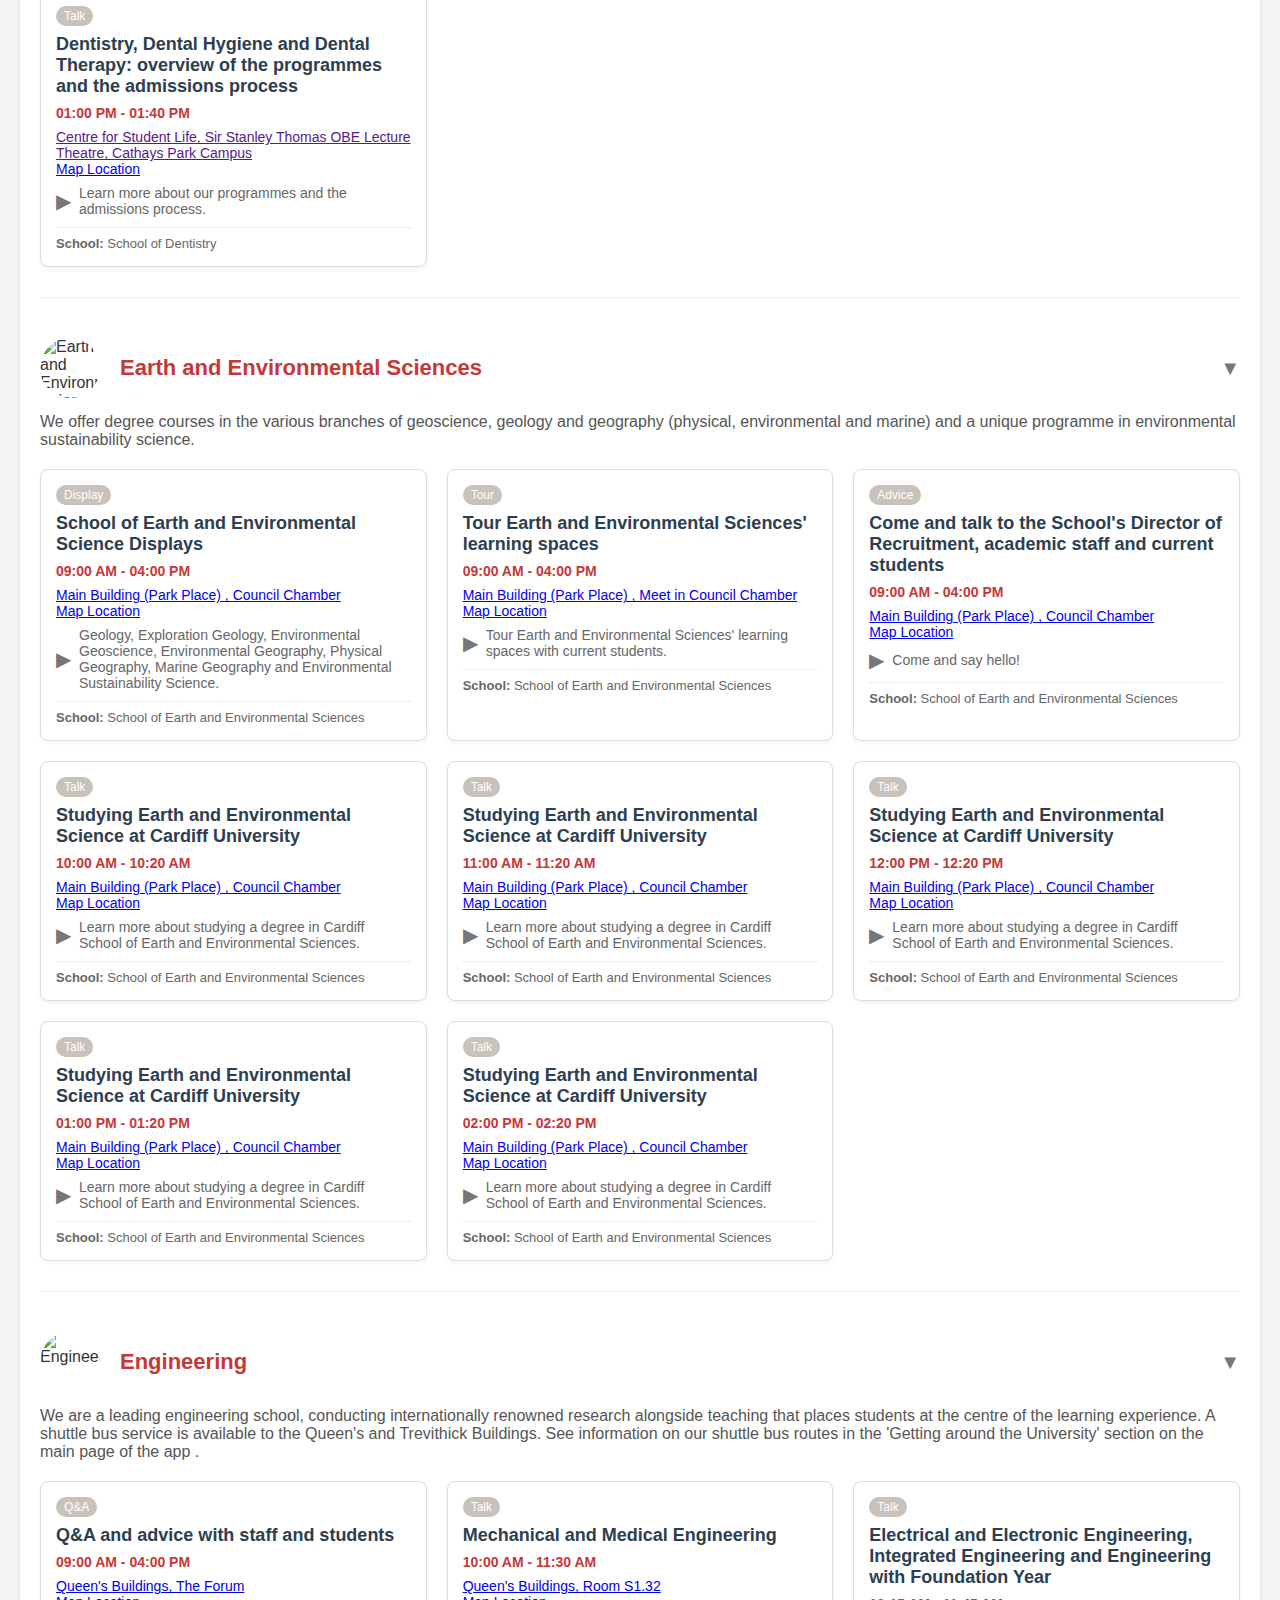
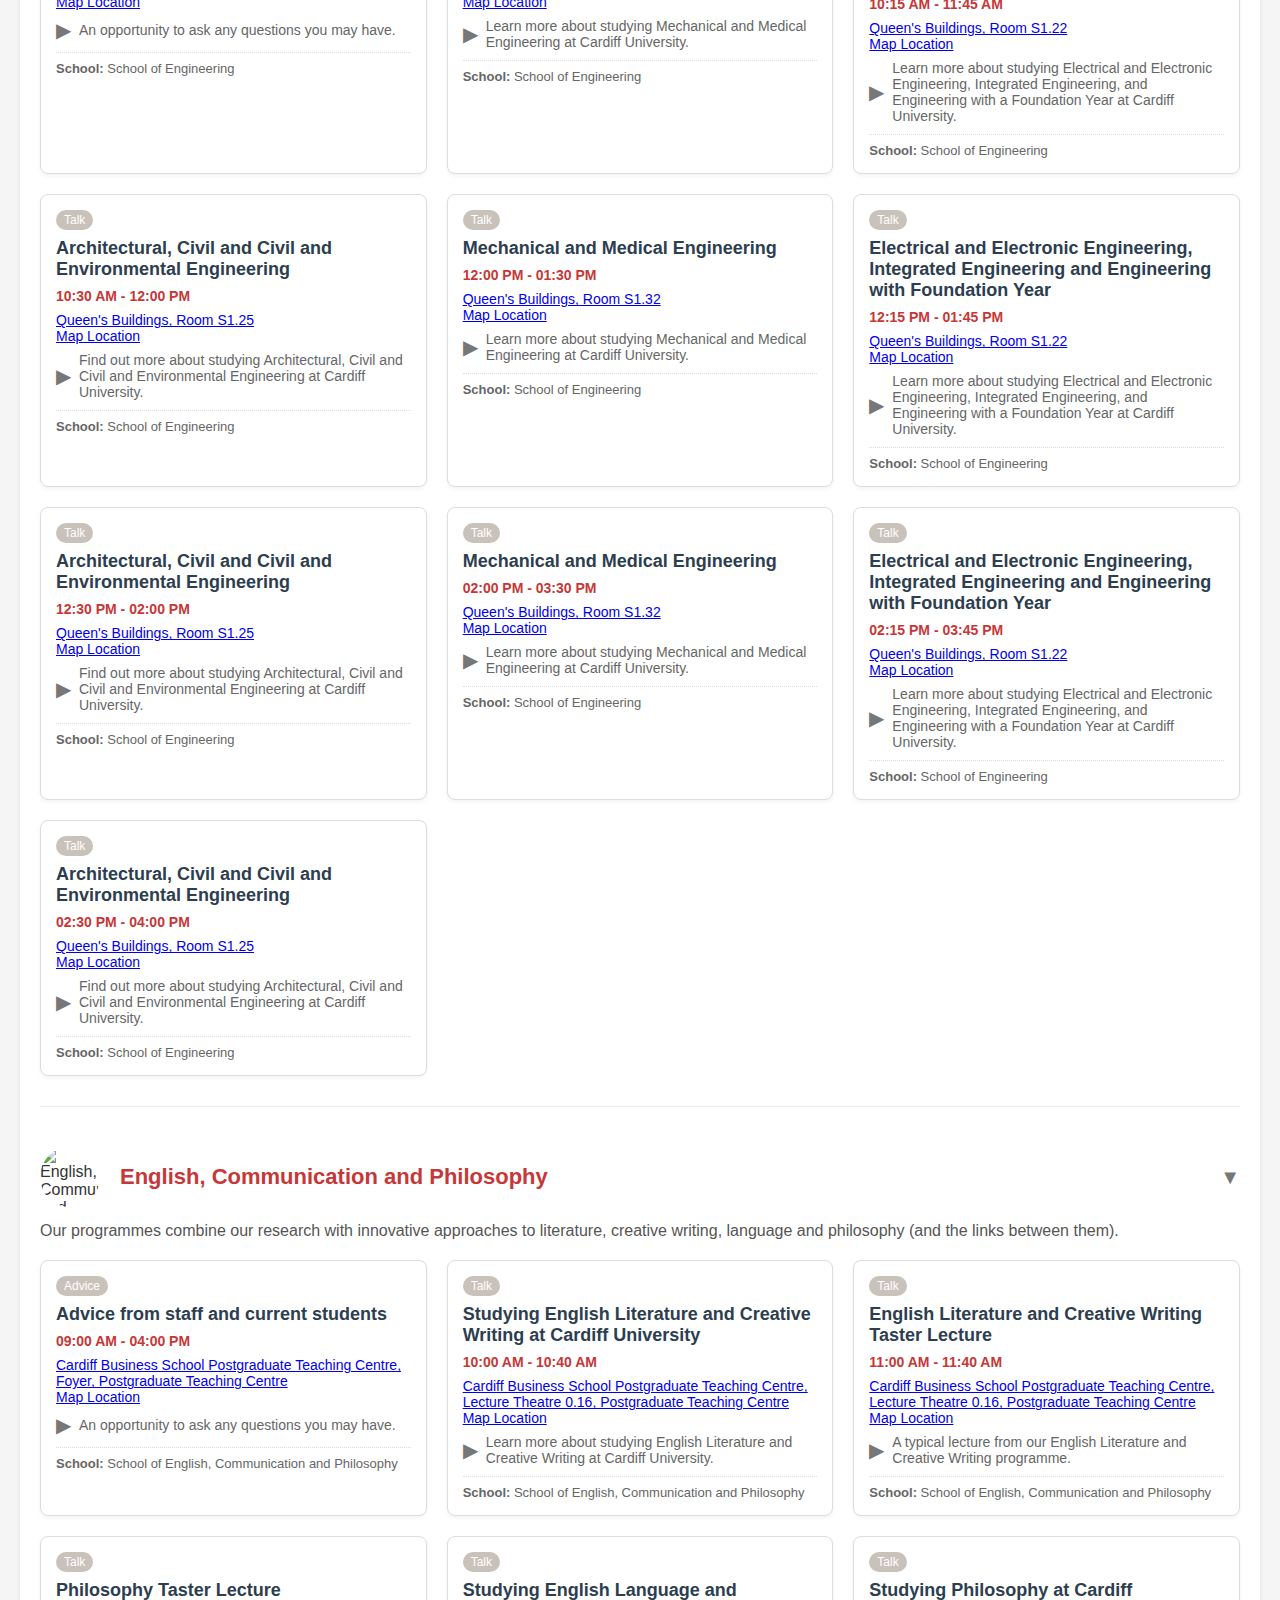
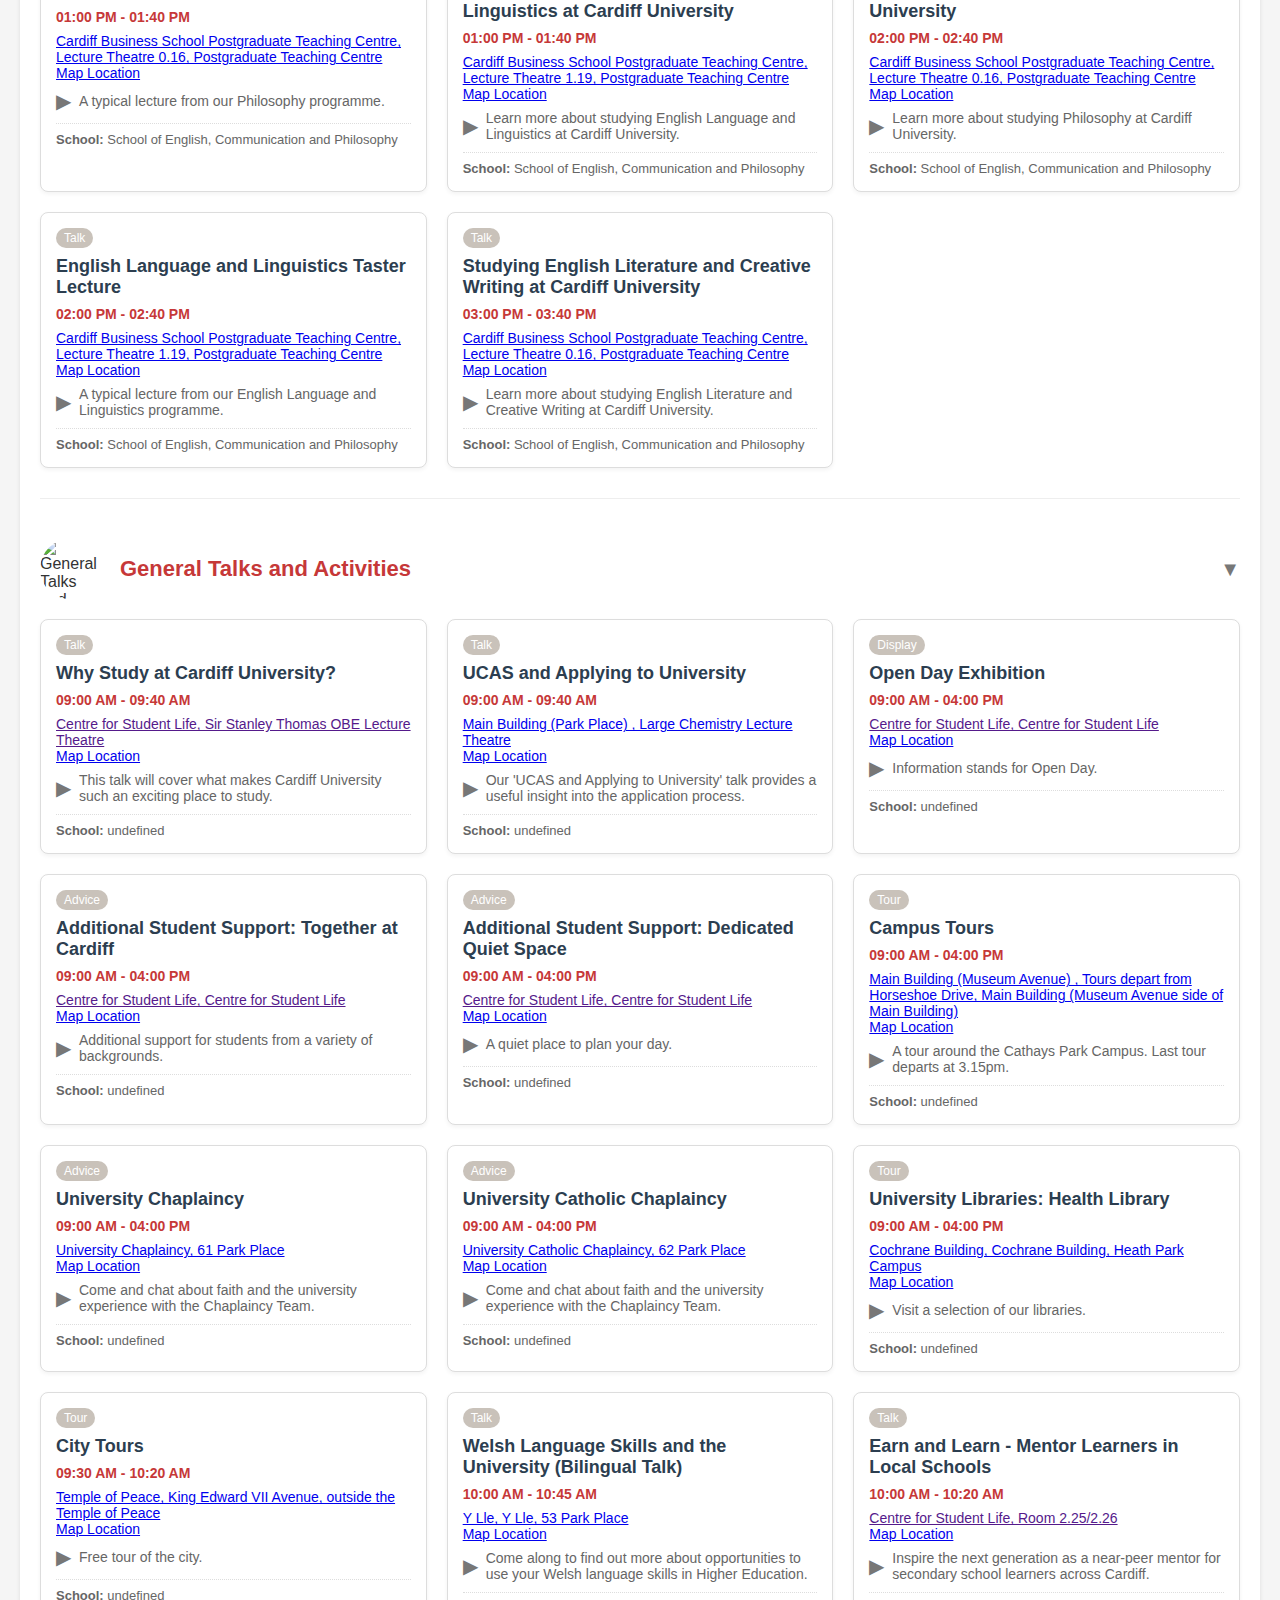
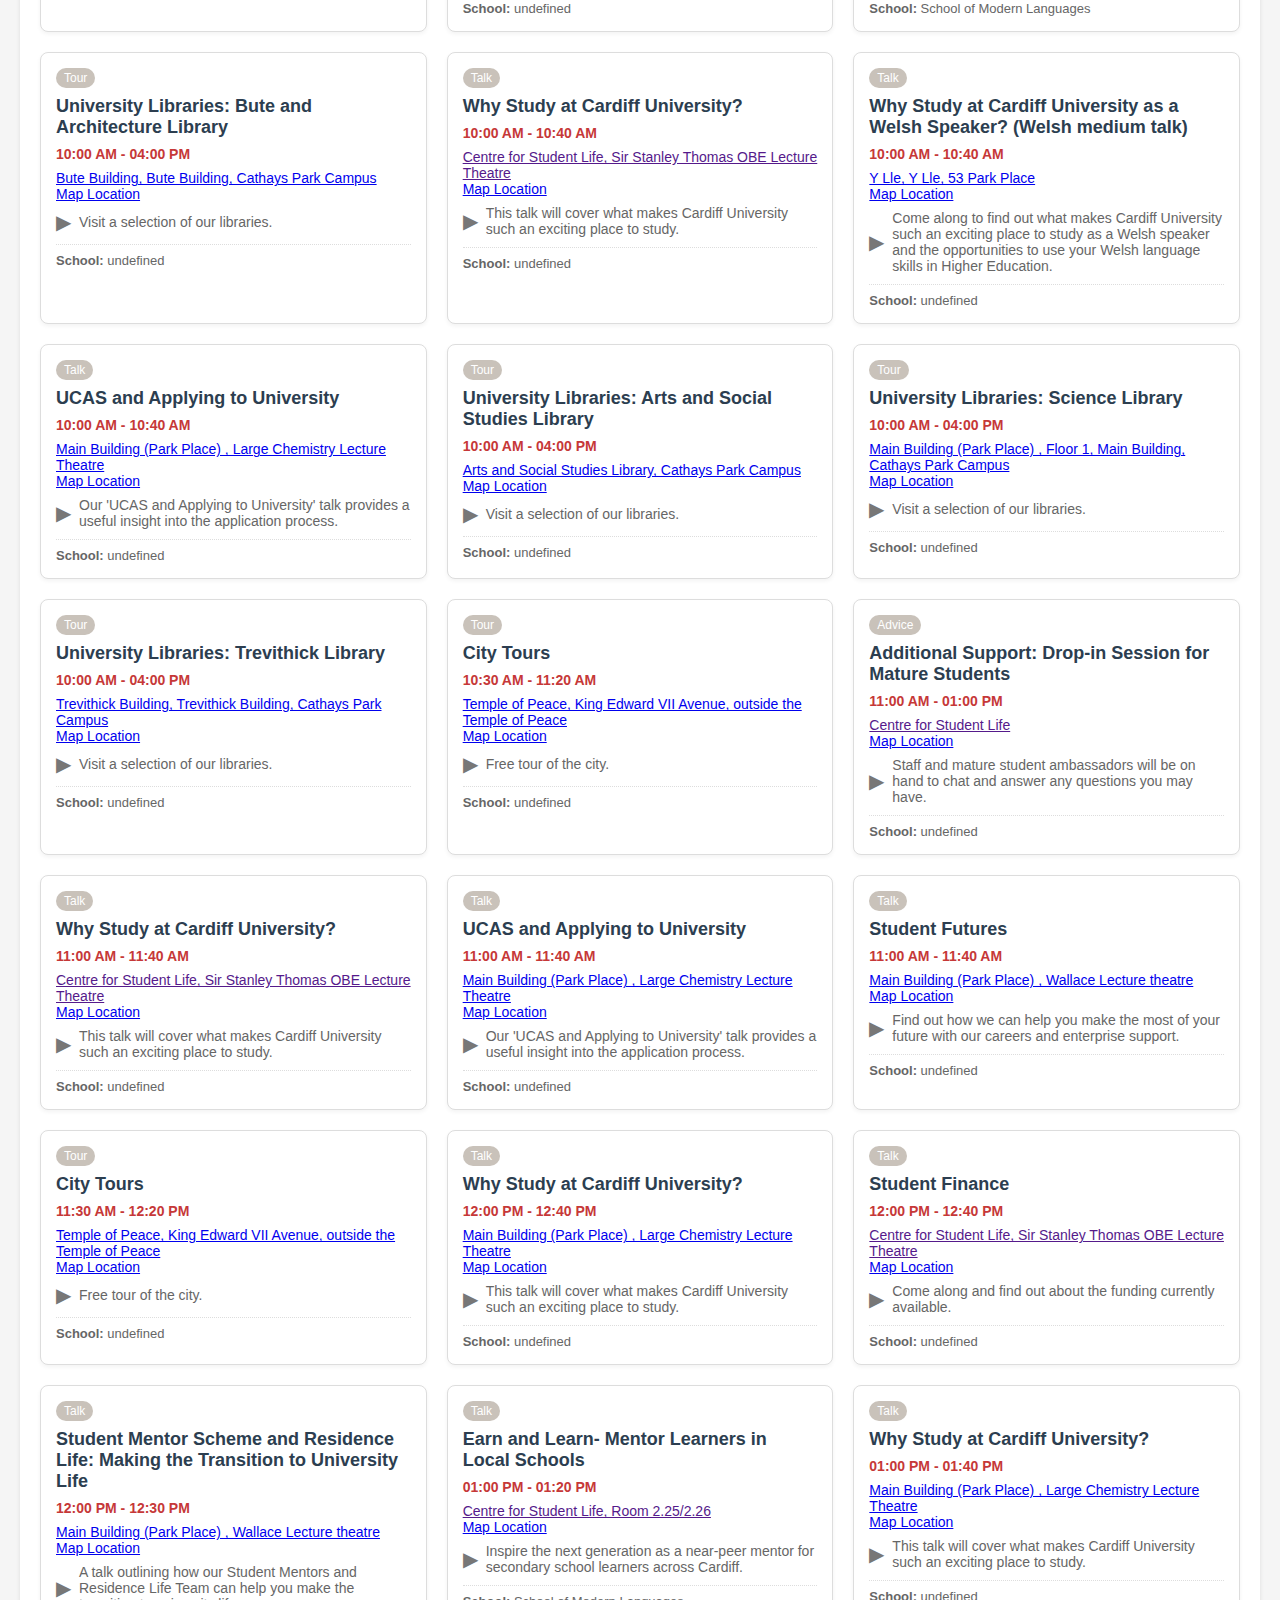
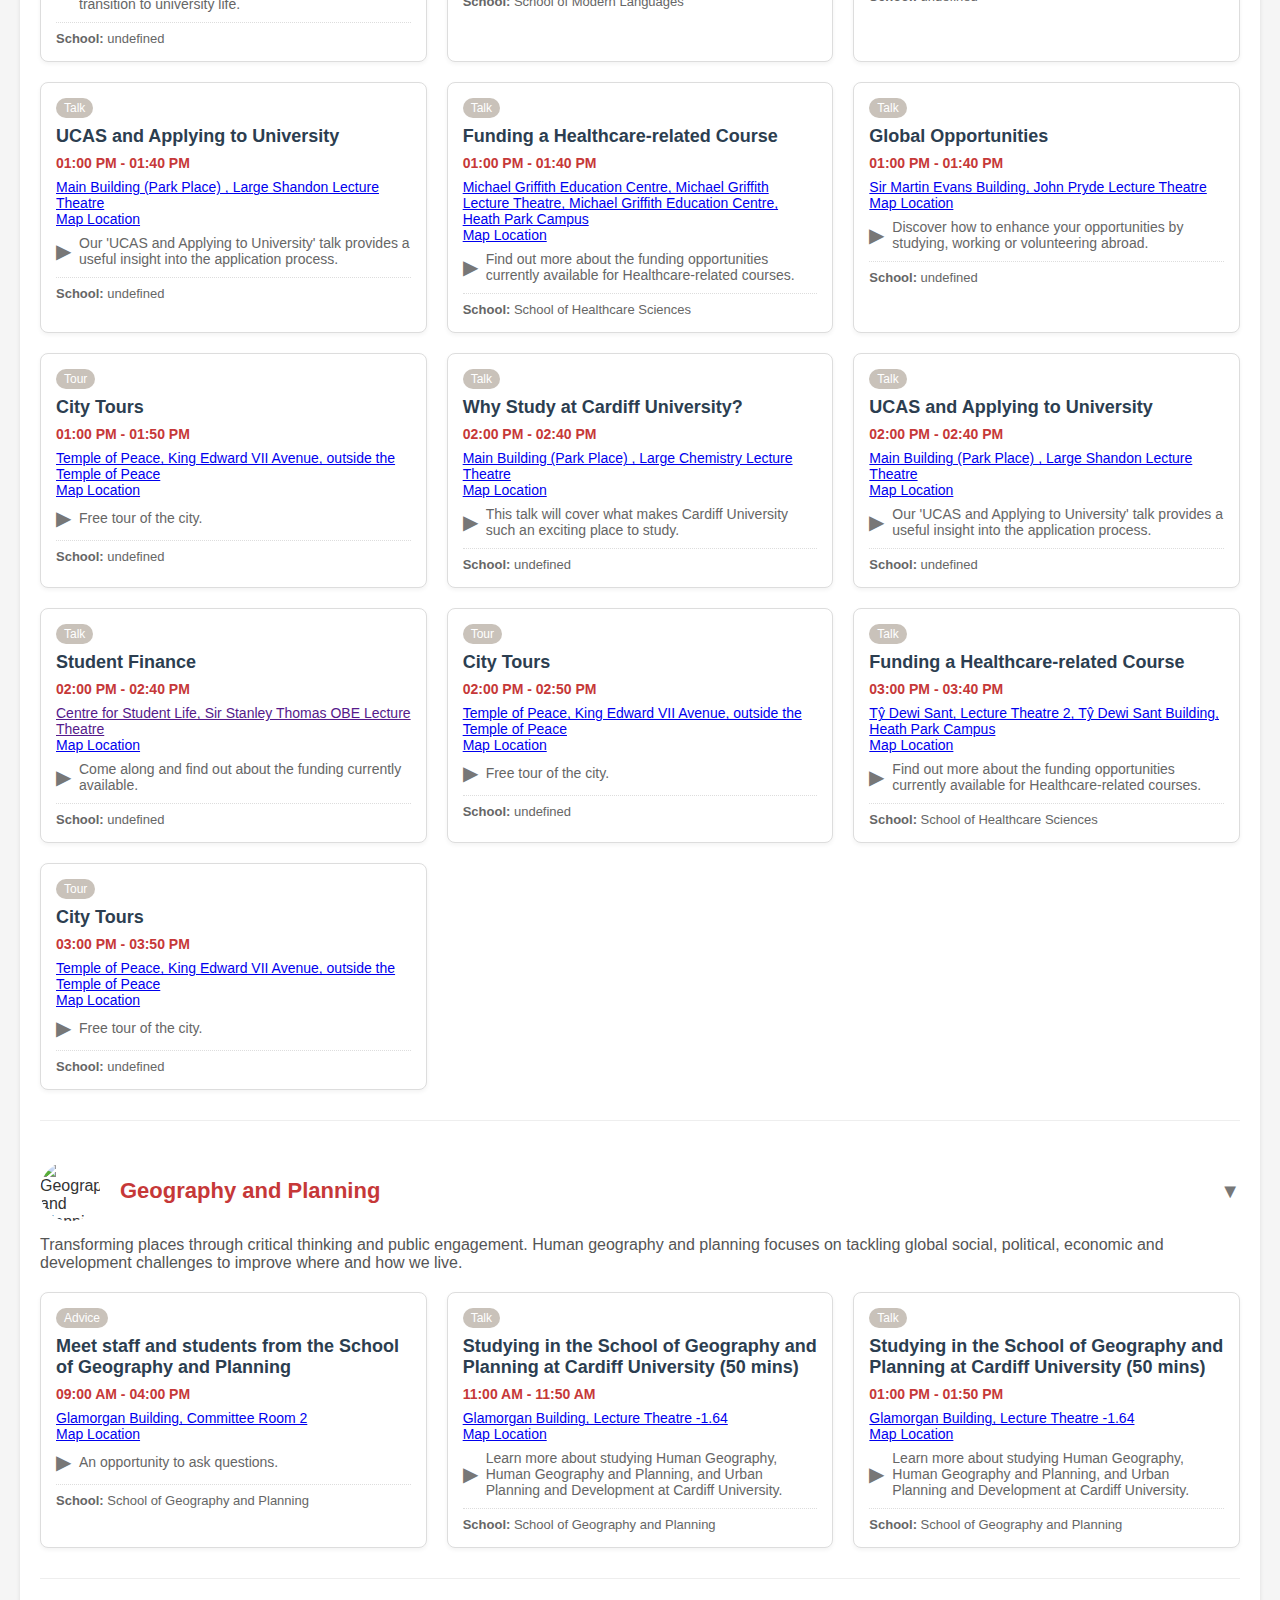
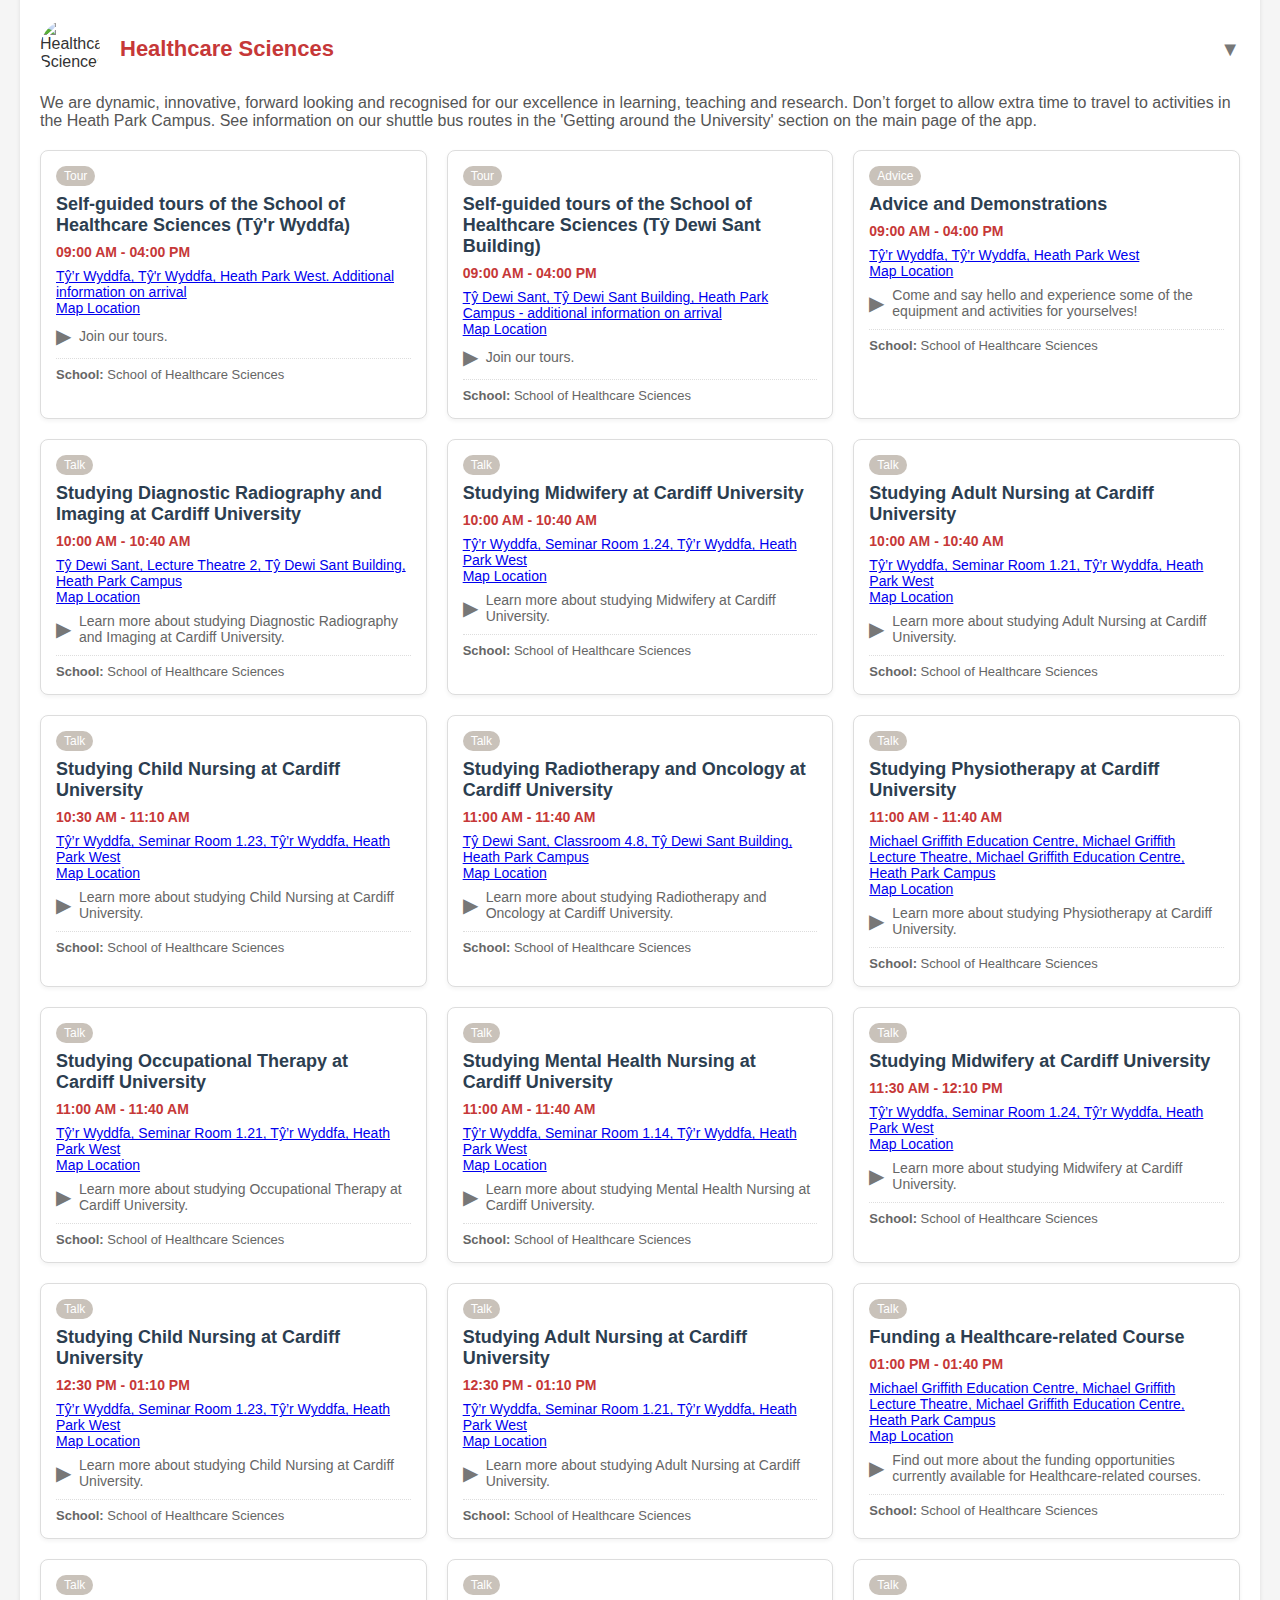
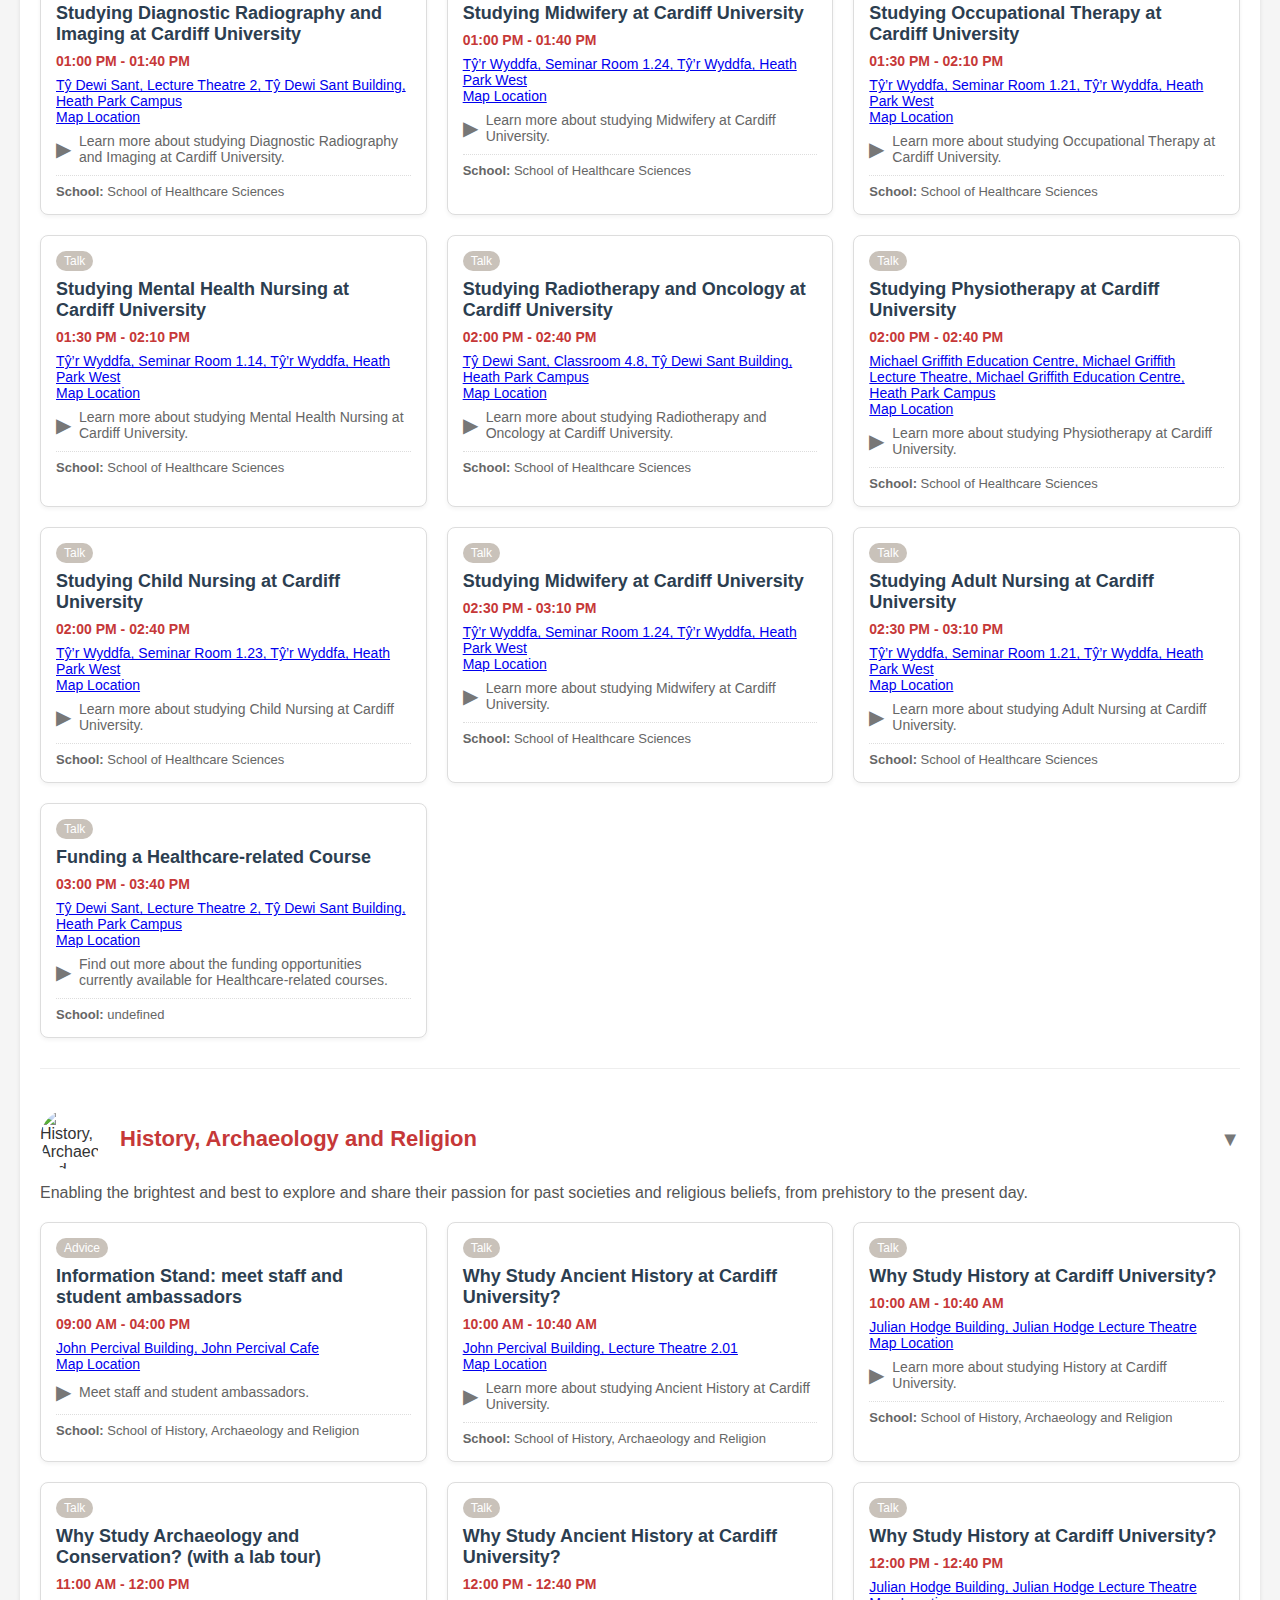
==== commit 78a813b6: "Added dark mode support" ====
--- a/OpenDay.html
+++ b/OpenDay.html
@@ -1,69 +1,91 @@
 <!DOCTYPE html>
 <html lang="en">
   <head>
-    <!-- Head contains meta, styles and title -->
     <meta charset="UTF-8" />
     <meta name="viewport" content="width=device-width, initial-scale=1.0" />
     <title>Cardiff University Open Day Information</title>
     <link rel="stylesheet" href="OpenDay.css" />
   </head>
   <body>
-    <!-- Body begins: branding, controls, and content -->
     <!-- Cardiff University Branding -->
     <header
       class="branding"
+      role="banner"
       style="
         display: flex;
         justify-content: center;
         align-items: center;
         margin-bottom: 20px;
+        position: relative;
       "
     >
       <img
         src="https://upload.wikimedia.org/wikipedia/commons/thumb/e/ef/Cardiff_University_%28logo%29.svg/2131px-Cardiff_University_%28logo%29.svg.png"
-        alt="Cardiff University Logo"
+        alt="Cardiff University"
         class="logo"
         style="max-width: 135px; height: auto"
+        loading="lazy"
       />
+
+      <button
+        id="toggle-dark-mode"
+        style="
+          position: absolute;
+          top: 0;
+          right: 0;
+          margin: 10px;
+          padding: 8px 12px;
+          font-size: 14px;
+          border-radius: 8px;
+          border: none;
+          cursor: pointer;
+          background-color: #eee;
+        "
+      >
+        🌙 Dark Mode
+      </button>
     </header>
-
-    <!-- Optional loading animation -->
-    <div id="loading" class="loading-overlay hidden">
-      <div class="spinner"></div>
-      <!-- Spinner shown while loading JSON + JS -->
-    </div>
-    <div class="container">
-      <!-- Main container wraps header, controls and topics -->
-      <!-- Dynamic header section populated by JS -->
-      <div id="event-header" class="event-header"></div>
-
-      <!-- Search and filter controls -->
-      <div class="controls">
-        <div class="search-container">
-          <label for="search">Search Programs:</label>
-          <input
-            type="text"
-            id="search"
-            placeholder="Search by school name, title or location"
-          />
-        </div>
-
-        <div class="filter-container">
-          <label for="filter-topic">Filter by Topic:</label>
-          <select id="filter-topic">
-            <option value="all">All Topics</option>
-            <!-- Topics will be populated here dynamically -->
-          </select>
-        </div>
+    <main id="main-content">
+      <!-- Optional loading animation -->
+      <div id="loading" class="loading-overlay hidden" aria-live="polite">
+        <div class="spinner" aria-hidden="true"></div>
       </div>
 
-      <!-- All topic and program data displayed here -->
-      <div id="topics-container" class="topics-container"></div>
-    </div>
+      <div class="container">
+        <!-- Dynamic header populated by JS -->
+        <div id="event-header" class="event-header"></div>
 
-    <!-- Load JSON and JS after page content -->
+        <!-- Search and filter controls -->
+        <section class="controls" aria-label="Search and filter programmes">
+          <div class="search-container">
+            <label for="search">Search Programs:</label>
+            <input
+              type="text"
+              id="search"
+              placeholder="Search by school name, title or location"
+            />
+          </div>
+
+          <div class="filter-container">
+            <label for="filter-topic">Filter by Topic:</label>
+            <select id="filter-topic">
+              <option value="all">All Topics</option>
+            </select>
+          </div>
+        </section>
+
+        <!-- Programmes injected here -->
+        <section
+          id="topics-container"
+          class="topics-container"
+          aria-live="polite"
+          aria-label="Programme results"
+        ></section>
+      </div>
+    </main>
+
+    <!-- Scripts -->
     <script>
-      // Show loading animation until data is processed
       document.getElementById("loading").classList.remove("hidden");
       window.addEventListener("load", () => {
         setTimeout(
--- a/OpenDay.css
+++ b/OpenDay.css
@@ -213,3 +213,46 @@
   flex: 1; /* Allow text to take remaining space */
   word-break: break-word;
 }
+
+body.dark {
+  background-color: #121212;
+  color: #eee;
+}
+body.dark .container {
+  background-color: #1e1e1e;
+  color: #eee;
+}
+body.dark .controls {
+  background-color: #2a2a2a;
+}
+body.dark input,
+body.dark select {
+  background-color: #333;
+  color: #fff;
+  border: 1px solid #555;
+}
+body.dark .program-card {
+  background-color: #2a2a2a;
+  border-color: #444;
+}
+body.dark .topic-title,
+body.dark .event-date,
+body.dark .program-title,
+body.dark .program-time {
+  color: #f5f5f5;
+}
+body.dark .program-location {
+  color: #79b8ff;
+}
+body.dark .collapse-toggle {
+  color: #ccc;
+}
+
+body,
+.container,
+.program-card,
+.controls,
+input,
+select {
+  transition: background-color 0.3s, color 0.3s;
+}
